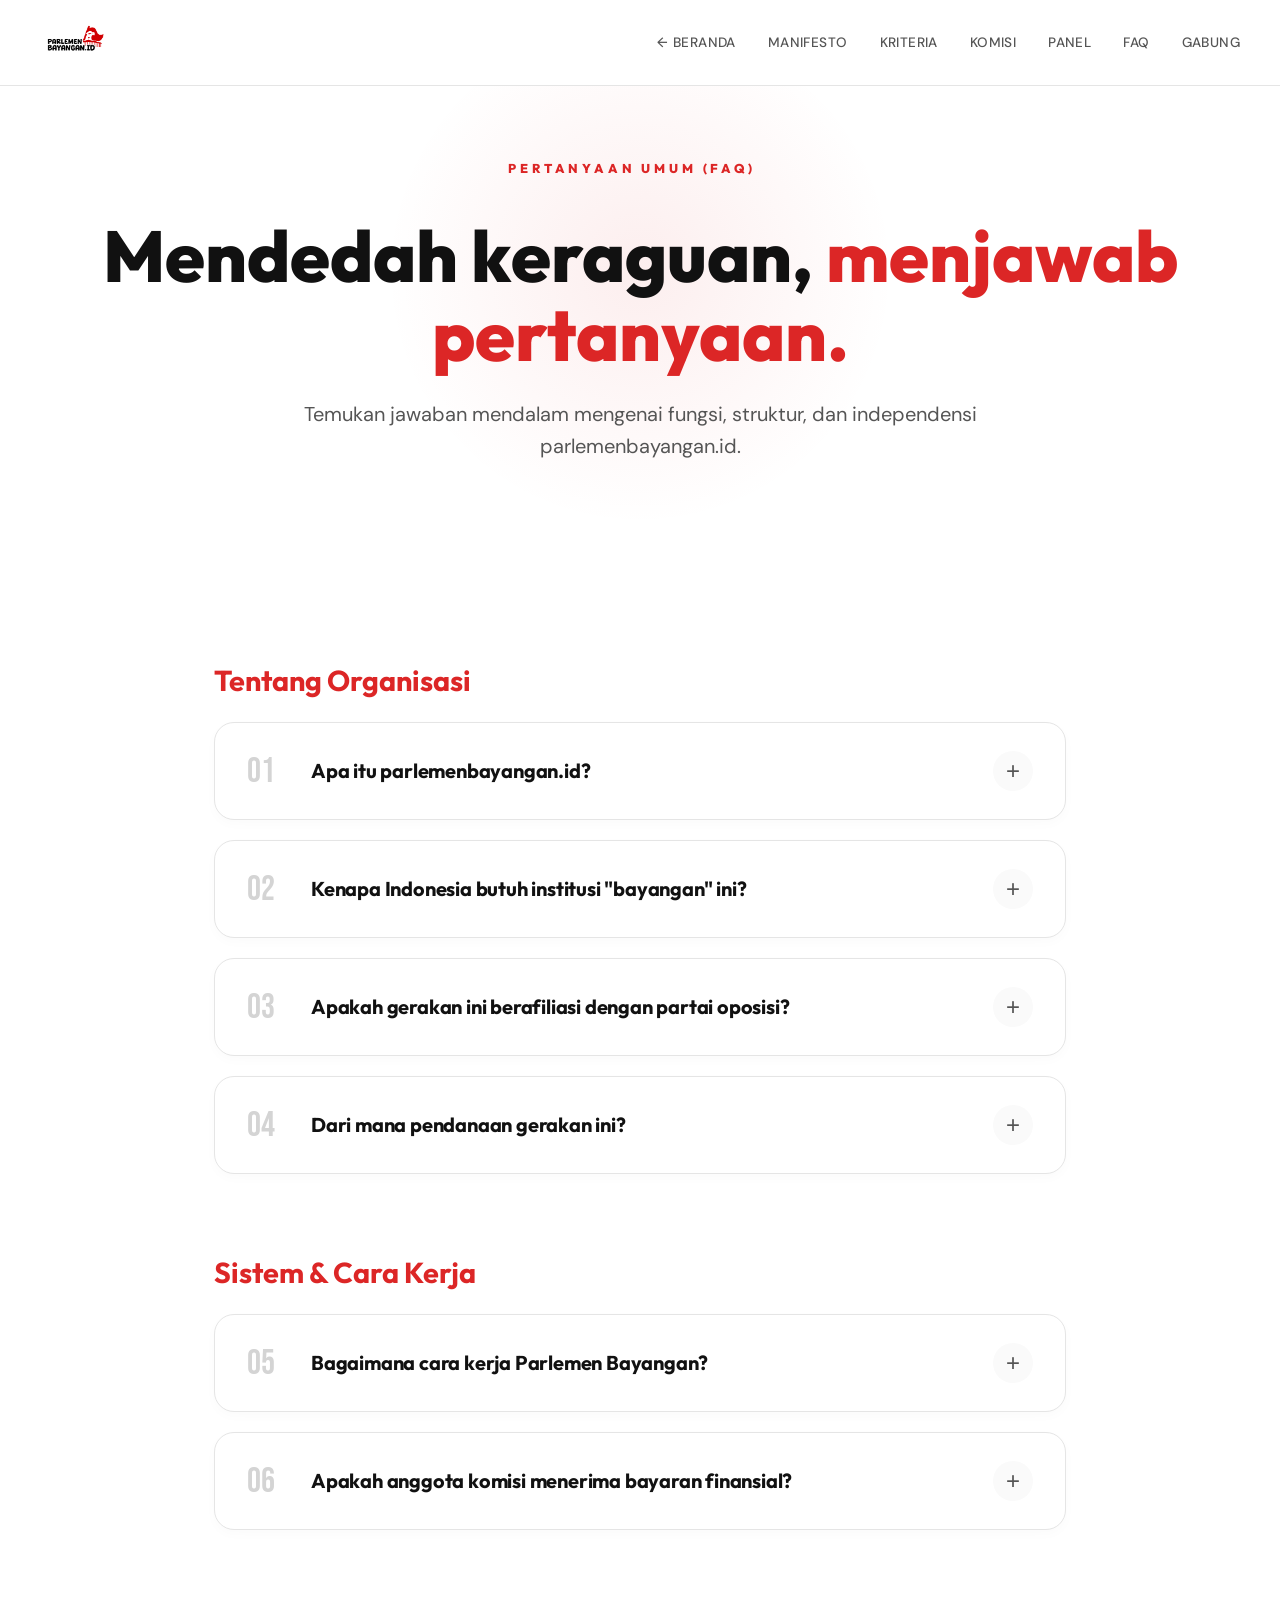
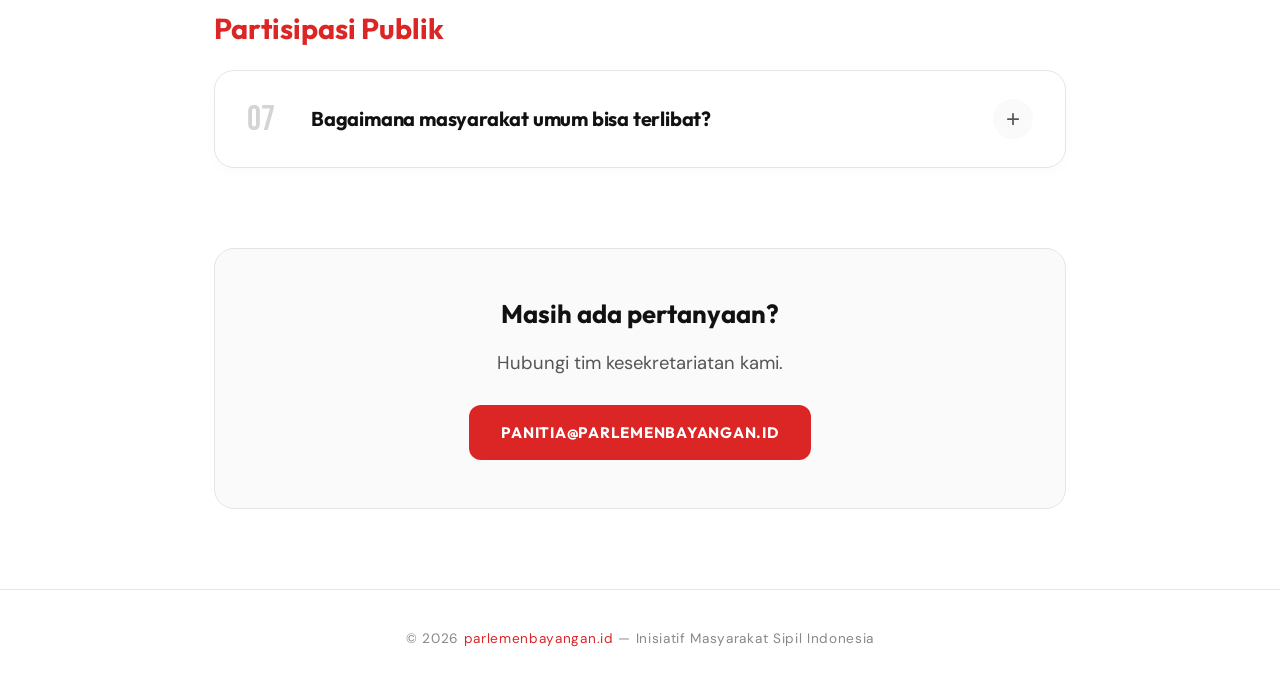
==== faq.html @ d72af992 "feat: expand project structure with new dedicated pages and supporting automation scripts" ====
<!DOCTYPE html>
<html lang="id">

<head>
  <meta charset="UTF-8">
  <meta name="viewport" content="width=device-width, initial-scale=1.0">
  <title>FAQ — parlemenbayangan.id</title>
  <meta name="description"
    content="parlemenbayangan.id — Lembaga independen yang berfungsi mengawasi kabinet bayangan.">
  <meta property="og:description" content="Lembaga independen yang berfungsi mengawasi kabinet bayangan.">
  <link rel="apple-touch-icon" sizes="180x180" href="./assets/favicon/apple-touch-icon.png">
  <link rel="icon" type="image/png" sizes="32x32" href="./assets/favicon/favicon-32x32.png">
  <link rel="icon" type="image/png" sizes="16x16" href="./assets/favicon/favicon-16x16.png">
  <link rel="manifest" href="./assets/favicon/site.webmanifest">
  <link rel="shortcut icon" href="./assets/favicon/favicon.ico">
  <style>
    @import url('https://fonts.googleapis.com/css2?family=Bebas+Neue&family=DM+Sans:ital,wght@0,300;0,400;0,500;0,600;0,700;1,400&family=Outfit:wght@300;400;500;600;700;800;900&display=swap');

    :root {
      --red: #DC2626;
      --red-bright: #EF4444;
      --red-glow: rgba(220, 38, 38, 0.15);
      --red-subtle: rgba(220, 38, 38, 0.06);
      --text-primary: #111111;
      --text-secondary: #555555;
      --text-muted: #888888;
      --bg: #FFFFFF;
      --bg-soft: #FAFAFA;
      --bg-card: #FFFFFF;
      --border: #E5E5E5;
      --border-hover: #D4D4D4;
    }

    * {
      margin: 0;
      padding: 0;
      box-sizing: border-box;
    }

    html {
      scroll-behavior: smooth;
      background: var(--bg);
      color: var(--text-primary);
    }

    body {
      font-family: 'DM Sans', sans-serif;
      background: var(--bg);
      overflow-x: hidden;
      -webkit-font-smoothing: antialiased;
      transition: opacity ease-in 0.2s;
    }

    /* ── NAV ── */
    nav {
      position: fixed;
      top: 0;
      left: 0;
      right: 0;
      z-index: 1000;
      padding: 20px 40px;
      display: flex;
      justify-content: space-between;
      align-items: center;
      backdrop-filter: blur(20px);
      background: rgba(255, 255, 255, 0.85);
      border-bottom: 1px solid var(--border);
      transition: border-bottom-color 0.3s ease;
    }

    .nav-logo {
      display: flex;
      align-items: center;
    }

    .nav-logo img {
      height: 40px;
      width: auto;
    }

    .nav-links {
      display: flex;
      gap: 32px;
      align-items: center;
    }

    .nav-links a {
      color: var(--text-secondary);
      text-decoration: none;
      font-size: 0.85rem;
      font-weight: 500;
      letter-spacing: 0.03em;
      transition: color 0.3s;
      text-transform: uppercase;
    }

    .nav-links a:hover {
      color: var(--red);
    }

    .menu-toggle {
      display: none;
      cursor: pointer;
      background: none;
      border: none;
      color: var(--text-primary);
    }

    .menu-toggle svg {
      width: 24px;
      height: 24px;
    }

    /* ── HERO ── */
    .hero {
      min-height: 100vh;
      display: flex;
      flex-direction: column;
      justify-content: center;
      align-items: center;
      text-align: center;
      padding: 120px 24px 80px;
      position: relative;
      overflow: hidden;
      background: var(--bg);
    }

    .hero::before {
      content: '';
      position: absolute;
      width: 700px;
      height: 700px;
      background: radial-gradient(circle, rgba(220, 38, 38, 0.08) 0%, rgba(220, 38, 38, 0.03) 40%, transparent 70%);
      top: 50%;
      left: 50%;
      transform: translate(-50%, -55%);
      pointer-events: none;
      animation: pulse-glow 5s ease-in-out infinite;
    }

    .hero::after {
      content: '';
      position: absolute;
      bottom: 0;
      left: 0;
      right: 0;
      height: 3px;
      background: linear-gradient(to right, transparent, var(--red), transparent);
      opacity: 0.3;
    }

    @keyframes pulse-glow {

      0%,
      100% {
        opacity: 0.6;
        transform: translate(-50%, -55%) scale(1);
      }

      50% {
        opacity: 1;
        transform: translate(-50%, -55%) scale(1.05);
      }
    }

    .hero-logo-wrap {
      position: relative;
      z-index: 2;
      animation: fadeUp 1s ease-out;
      margin-bottom: 24px;
    }

    .hero-logo-img {
      max-width: 90vw;
      width: 700px;
      height: auto;
    }

    .hero-tagline {
      font-family: 'Outfit', sans-serif;
      font-weight: 400;
      font-size: clamp(1.2rem, 3vw, 1.8rem);
      color: var(--text-secondary);
      letter-spacing: 0.12em;
      text-transform: uppercase;
      position: relative;
      z-index: 2;
      animation: fadeUp 1s ease-out 0.2s both;
      margin-top: 16px;
    }

    .scroll-hint {
      position: absolute;
      bottom: 24px;
      left: 0;
      right: 0;
      display: flex;
      flex-direction: column;
      align-items: center;
      gap: 8px;
      animation: fadeUp 1s ease-out 0.6s both;
      z-index: 2;
    }

    .scroll-hint span {
      font-size: 0.7rem;
      text-transform: uppercase;
      letter-spacing: 0.2em;
      color: var(--text-muted);
    }

    .scroll-line {
      width: 1px;
      height: 40px;
      background: linear-gradient(to bottom, var(--red), transparent);
      animation: scroll-anim 2s ease-in-out infinite;
    }

    @keyframes scroll-anim {

      0%,
      100% {
        opacity: 1;
        transform: scaleY(1);
      }

      50% {
        opacity: 0.3;
        transform: scaleY(0.5);
      }
    }

    /* ── MANIFESTO ── */
    .manifesto {
      padding: 120px 24px;
      max-width: 1200px;
      margin: 0 auto;
      position: relative;
    }

    .section-label {
      font-family: 'Outfit', sans-serif;
      font-weight: 800;
      font-size: 0.8rem;
      letter-spacing: 0.3em;
      text-transform: uppercase;
      color: var(--red);
      margin-bottom: 40px;
      display: flex;
      align-items: center;
      gap: 16px;
    }

    .section-label::after {
      content: '';
      flex: 1;
      height: 1px;
      background: linear-gradient(to right, var(--red-bright), transparent);
    }

    .manifesto h2,
    .cta-section h2,
    .panel-section h2,
    .faq-section h2,
    .register-section h2 {
      font-family: 'Outfit', sans-serif;
      font-weight: 800;
      font-size: clamp(2.2rem, 5vw, 3.8rem);
      line-height: 1.15;
      margin-bottom: 48px;
      letter-spacing: -0.03em;
      color: var(--text-primary);
    }

    .manifesto h2 .highlight,
    .cta-section h2 .highlight,
    .panel-section h2 .highlight,
    .faq-section h2 .highlight {
      color: var(--red);
      position: relative;
    }

    .manifesto-text {
      display: flex;
      flex-direction: column;
      gap: 28px;
    }

    .manifesto-text p {
      font-size: 1.15rem;
      line-height: 1.9;
      color: var(--text-secondary);
      font-weight: 400;
    }

    .manifesto-text p strong {
      color: var(--text-primary);
      font-weight: 600;
    }

    .manifesto-text p em {
      color: var(--red);
      font-style: italic;
    }

    .divider {
      max-width: 820px;
      margin: 0 auto;
      height: 1px;
      background: linear-gradient(to right, transparent, var(--border), transparent);
    }

    /* ── CTA / KRITERIA SECTION ── */
    .cta-section {
      padding: 120px 24px;
      max-width: 1200px;
      /* Diperlebar untuk menampung 3 kolom */
      margin: 0 auto;
    }

    .cta-section h2 {
      margin-bottom: 24px;
    }

    .cta-intro {
      font-size: 1.15rem;
      line-height: 1.9;
      color: var(--text-secondary);
      margin-bottom: 64px;
      max-width: 900px;
    }

    .criteria-grid {
      display: grid;
      grid-template-columns: repeat(3, 1fr);
      gap: 28px;
    }

    /* Span kartu ke-7 menjadi anchor card di bagian bawah */
    @media (min-width: 1024px) {
      .criteria-card-premium:nth-child(7) {
        grid-column: 1 / -1;
        display: flex;
        align-items: center;
        gap: 40px;
        padding: 48px 64px;
      }

      .criteria-card-premium:nth-child(7) .icon-box {
        margin-bottom: 0;
        width: 80px;
        height: 80px;
        font-size: 2.5rem;
        flex-shrink: 0;
      }

      .criteria-card-premium:nth-child(7) .card-text-content {
        flex: 1;
      }

      .criteria-card-premium:nth-child(7) h3 {
        font-size: 2rem;
        margin-bottom: 12px;
      }

      .criteria-card-premium:nth-child(7) p {
        font-size: 1.2rem;
      }

      .criteria-card-premium:nth-child(7) .card-bg-number {
        font-size: 18rem;
        right: 50px;
        bottom: -60px;
      }
    }

    @media (max-width: 1023px) {
      .criteria-grid {
        grid-template-columns: repeat(2, 1fr);
      }

      .criteria-card-premium:nth-child(7) {
        grid-column: 1 / -1;
      }
    }

    @media (max-width: 768px) {
      .criteria-grid {
        grid-template-columns: 1fr;
      }
    }

    .criteria-card-premium {
      position: relative;
      background: linear-gradient(145deg, #0f0f0f, #050505);
      border-radius: 24px;
      padding: 40px 32px;
      overflow: hidden;
      transition: all 0.5s cubic-bezier(0.23, 1, 0.32, 1);
      z-index: 1;
      display: flex;
      flex-direction: column;
      height: 100%;
      border: 1px solid rgba(255, 255, 255, 0.06);
      box-shadow: inset 0 0 0 1px rgba(255, 255, 255, 0.02), 0 10px 30px rgba(0, 0, 0, 0.1);
    }

    /* Overlay Grid Taktis */
    .criteria-card-premium::after {
      content: '';
      position: absolute;
      inset: 0;
      background-image:
        linear-gradient(rgba(255, 255, 255, 0.03) 1px, transparent 1px),
        linear-gradient(90deg, rgba(255, 255, 255, 0.03) 1px, transparent 1px);
      background-size: 24px 24px;
      opacity: 0;
      transition: opacity 0.5s ease;
      z-index: -1;
    }

    /* Pendaran Merah dari Sudut */
    .criteria-card-premium::before {
      content: '';
      position: absolute;
      inset: 0;
      background: radial-gradient(circle at top right, rgba(220, 38, 38, 0.2) 0%, transparent 60%);
      opacity: 0;
      transition: opacity 0.5s ease;
      z-index: -1;
    }

    .criteria-card-premium:hover::before,
    .criteria-card-premium:hover::after {
      opacity: 1;
    }

    .criteria-card-premium:hover {
      transform: translateY(-8px) scale(1.02);
      border-color: rgba(220, 38, 38, 0.4);
      box-shadow: 0 24px 48px rgba(0, 0, 0, 0.3), 0 0 40px rgba(220, 38, 38, 0.15);
    }

    /* Hollow Neon Number (Outline Tembus Pandang) */
    .card-bg-number {
      position: absolute;
      bottom: -24px;
      right: -16px;
      font-family: 'Bebas Neue', sans-serif;
      font-size: 9rem;
      color: transparent;
      -webkit-text-stroke: 1px rgba(255, 255, 255, 0.06);
      line-height: 1;
      z-index: -1;
      transition: all 0.6s cubic-bezier(0.23, 1, 0.32, 1);
      pointer-events: none;
    }

    .criteria-card-premium:hover .card-bg-number {
      -webkit-text-stroke: 2px rgba(220, 38, 38, 0.2);
      color: rgba(220, 38, 38, 0.04);
      transform: scale(1.1) translate(-10px, -10px);
    }

    /* Glassmorphism Icon Box */
    .icon-box {
      width: 64px;
      height: 64px;
      border-radius: 16px;
      background: linear-gradient(135deg, rgba(255, 255, 255, 0.08), rgba(255, 255, 255, 0.01));
      backdrop-filter: blur(8px);
      border: 1px solid rgba(255, 255, 255, 0.1);
      display: flex;
      align-items: center;
      justify-content: center;
      font-size: 1.8rem;
      margin-bottom: 24px;
      position: relative;
      transition: all 0.5s cubic-bezier(0.23, 1, 0.32, 1);
    }

    .criteria-card-premium:hover .icon-box {
      background: var(--red);
      border-color: var(--red-bright);
      box-shadow: 0 10px 24px rgba(220, 38, 38, 0.5), inset 0 0 12px rgba(255, 255, 255, 0.3);
      transform: scale(1.15) rotate(-8deg);
    }

    .card-text-content {
      flex: 1;
      display: flex;
      flex-direction: column;
    }

    .criteria-card-premium h3 {
      font-family: 'Outfit', sans-serif;
      font-weight: 800;
      font-size: 1.4rem;
      color: #FFFFFF;
      margin-bottom: 12px;
      letter-spacing: 0.02em;
      transition: color 0.3s;
    }

    .criteria-card-premium:hover h3 {
      color: var(--red-bright);
    }

    .criteria-card-premium p {
      color: #A0A0A0;
      font-size: 1.05rem;
      line-height: 1.7;
      font-weight: 300;
      margin: 0;
    }

    /* Garis Pendar Menyamping (Side Glow) */
    .card-hover-border {
      position: absolute;
      top: 0;
      left: 0;
      bottom: 0;
      width: 4px;
      background: linear-gradient(180deg, var(--red-bright), var(--red), transparent);
      transform: scaleY(0);
      transform-origin: top;
      transition: transform 0.5s cubic-bezier(0.23, 1, 0.32, 1);
    }

    .criteria-card-premium:hover .card-hover-border {
      transform: scaleY(1);
    }

    /* ── REDESIGNED KOMISI (FORMASI) SECTION ── */
    .formasi-section {
      padding: 140px 24px;
      max-width: 1200px;
      /* Expanded for Bento Layout */
      margin: 0 auto;
    }

    .formasi-header-wrap {
      max-width: 820px;
      margin: 0 auto 64px auto;
      text-align: center;
      display: flex;
      flex-direction: column;
      align-items: center;
    }

    .formasi-header-wrap .section-label {
      justify-content: center;
      width: 100%;
    }

    .formasi-header-wrap .section-label::before {
      content: '';
      flex: 1;
      max-width: 80px;
      height: 1px;
      background: linear-gradient(to left, var(--red-bright), transparent);
    }

    .formasi-header-wrap .section-label::after {
      content: '';
      flex: 1;
      max-width: 80px;
      height: 1px;
      background: linear-gradient(to right, var(--red-bright), transparent);
    }

    .formasi-header-wrap h2 {
      font-family: 'Outfit', sans-serif;
      font-weight: 800;
      font-size: clamp(2.2rem, 5vw, 3.8rem);
      line-height: 1.15;
      margin-bottom: 24px;
      letter-spacing: -0.03em;
      color: var(--text-primary);
    }

    .formasi-header-wrap h2 .highlight {
      color: var(--red);
    }

    .formasi-intro {
      font-size: 1.15rem;
      line-height: 1.9;
      color: var(--text-secondary);
    }

    /* Modern Bento Grid Layout */
    .formasi-grid {
      display: grid;
      grid-template-columns: repeat(2, 1fr);
      gap: 32px;
    }

    /* Span the last card (Komisi V) to anchor the bottom elegantly */
    .formasi-grid>.formasi-card:nth-child(5) {
      grid-column: 1 / -1;
    }

    .formasi-card {
      background: #FFFFFF;
      border: 1px solid rgba(0, 0, 0, 0.06);
      border-radius: 24px;
      padding: 48px 40px;
      display: flex;
      flex-direction: column;
      position: relative;
      overflow: hidden;
      box-shadow: 0 10px 30px rgba(0, 0, 0, 0.02);
      transition: all 0.5s cubic-bezier(0.16, 1, 0.3, 1);
      z-index: 1;
    }

    /* Radar Sweep Surveillance Animation on Hover */
    .formasi-card::after {
      content: '';
      position: absolute;
      top: 0;
      left: 0;
      right: 0;
      height: 150%;
      background: linear-gradient(to bottom, transparent, rgba(220, 38, 38, 0.05), transparent);
      transform: translateY(-100%);
      pointer-events: none;
      z-index: 2;
    }

    .formasi-card:hover {
      transform: translateY(-8px);
      border-color: rgba(220, 38, 38, 0.2);
      box-shadow: 0 24px 60px rgba(220, 38, 38, 0.08), 0 8px 24px rgba(0, 0, 0, 0.04);
    }

    .formasi-card:hover::after {
      animation: radarSweep 2s linear infinite;
    }

    @keyframes radarSweep {
      0% {
        transform: translateY(-100%);
      }

      100% {
        transform: translateY(100%);
      }
    }

    /* Giant Watermark Roman Numerals */
    .formasi-num-watermark {
      position: absolute;
      right: -10px;
      bottom: -30px;
      font-family: 'Bebas Neue', sans-serif;
      font-size: 18rem;
      color: var(--text-primary);
      opacity: 0.02;
      line-height: 0.8;
      z-index: -1;
      transition: all 0.7s cubic-bezier(0.16, 1, 0.3, 1);
      pointer-events: none;
    }

    .formasi-card:hover .formasi-num-watermark {
      color: var(--red);
      opacity: 0.06;
      transform: scale(1.05) translate(-10px, -10px);
    }

    .komisi-top-accent {
      width: 48px;
      height: 4px;
      background: linear-gradient(90deg, var(--red), var(--red-bright));
      border-radius: 2px;
      margin-bottom: 24px;
      transition: width 0.5s cubic-bezier(0.16, 1, 0.3, 1);
    }

    .formasi-card:hover .komisi-top-accent {
      width: 120px;
    }

    .komisi-title {
      font-family: 'Outfit', sans-serif;
      font-weight: 800;
      font-size: 1.7rem;
      letter-spacing: -0.02em;
      color: var(--text-primary);
      line-height: 1.25;
      margin-bottom: 40px;
      max-width: 90%;
    }

    .komisi-details-group {
      display: flex;
      flex-direction: column;
      gap: 20px;
      margin-top: auto;
      /* Push details to the bottom */
    }

    /* Sleek Folder-like Detail Boxes */
    .komisi-detail-box {
      background: var(--bg-soft);
      border-left: 3px solid var(--border);
      padding: 18px 24px;
      border-radius: 0 16px 16px 0;
      transition: all 0.4s ease;
    }

    .formasi-card:hover .komisi-detail-box {
      border-left-color: var(--red);
      background: var(--red-subtle);
    }

    .komisi-detail-label {
      font-family: 'Outfit', sans-serif;
      font-size: 0.8rem;
      font-weight: 800;
      color: var(--text-muted);
      text-transform: uppercase;
      letter-spacing: 0.15em;
      margin-bottom: 8px;
      display: flex;
      align-items: center;
      gap: 8px;
      transition: color 0.3s;
    }

    .formasi-card:hover .komisi-detail-label {
      color: var(--red);
    }

    .komisi-detail-text {
      font-size: 1.05rem;
      line-height: 1.7;
      color: var(--text-secondary);
      font-weight: 400;
    }

    .komisi-detail-text strong {
      color: var(--text-primary);
      font-weight: 700;
    }

    /* ── PANEL SELEKSI ── */
    .panel-section {
      padding: 120px 24px;
      max-width: 1200px;
      margin: 0 auto;
    }

    .panel-section h2 {
      margin-bottom: 24px;
    }

    .panel-intro {
      font-size: 1.15rem;
      line-height: 1.9;
      color: var(--text-secondary);
      margin-bottom: 64px;
      max-width: 900px;
    }

    .panel-grid {
      display: grid;
      grid-template-columns: repeat(auto-fit, minmax(320px, 1fr));
      gap: 24px;
    }

    .panel-card {
      background: #0A0A0A;
      border: 1px solid #222;
      border-radius: 20px;
      padding: 40px 32px;
      display: flex;
      flex-direction: column;
      align-items: center;
      text-align: center;
      gap: 20px;
      position: relative;
      overflow: hidden;
      transition: all 0.4s cubic-bezier(0.16, 1, 0.3, 1);
    }

    .panel-card::before {
      content: '';
      position: absolute;
      top: 0;
      left: 0;
      right: 0;
      bottom: 0;
      background: radial-gradient(circle at top, rgba(220, 38, 38, 0.1), transparent 60%);
      opacity: 0;
      transition: opacity 0.5s;
      pointer-events: none;
    }

    .panel-card:hover {
      border-color: var(--red);
      transform: translateY(-8px);
      box-shadow: 0 20px 60px rgba(220, 38, 38, 0.15);
    }

    .panel-card:hover::before {
      opacity: 1;
    }

    .panel-photo {
      width: 140px;
      height: 140px;
      border-radius: 50%;
      object-fit: cover;
      border: 3px solid #222;
      transition: border-color 0.4s, transform 0.5s;
      position: relative;
      z-index: 2;
    }

    .panel-card:hover .panel-photo {
      border-color: var(--red);
      transform: scale(1.05);
    }

    .panel-card h3 {
      font-family: 'Outfit', sans-serif;
      font-weight: 700;
      font-size: 1.25rem;
      color: #FFF;
      letter-spacing: -0.01em;
      line-height: 1.3;
      position: relative;
      z-index: 2;
      transition: color 0.3s;
    }

    .panel-card:hover h3 {
      color: var(--red-bright);
    }

    .panel-card .panel-roles {
      display: flex;
      flex-direction: column;
      gap: 8px;
      position: relative;
      z-index: 2;
    }

    .panel-card .panel-role {
      background: rgba(255, 255, 255, 0.03);
      border: 1px solid rgba(255, 255, 255, 0.08);
      border-radius: 100px;
      padding: 6px 16px;
      font-size: 0.85rem;
      line-height: 1.4;
      color: #AAA;
      transition: all 0.3s;
    }

    .panel-card .panel-role:first-child {
      border-color: rgba(220, 38, 38, 0.3);
      color: var(--red-bright);
      background: rgba(220, 38, 38, 0.05);
    }

    /* ── FAQ SECTION ── */
    .faq-section {
      padding: 140px 24px;
      max-width: 1200px;
      margin: 0 auto;
    }

    .faq-section h2 {
      margin-bottom: 48px;
    }

    .faq-list {
      display: flex;
      flex-direction: column;
      gap: 20px;
    }

    .faq-item {
      background: var(--bg-card);
      border: 1px solid var(--border);
      border-radius: 20px;
      overflow: hidden;
      position: relative;
      transition: all 0.4s cubic-bezier(0.16, 1, 0.3, 1);
      box-shadow: 0 4px 12px rgba(0, 0, 0, 0.02);
    }

    .faq-item::before {
      content: '';
      position: absolute;
      left: 0;
      top: 0;
      bottom: 0;
      width: 4px;
      background: transparent;
      transition: background 0.4s;
    }

    .faq-item:hover {
      border-color: var(--border-hover);
      box-shadow: 0 10px 30px rgba(0, 0, 0, 0.06);
    }

    .faq-item.active {
      border-color: var(--red-bright);
      box-shadow: 0 16px 40px rgba(220, 38, 38, 0.08);
      background: #FFFFFF;
    }

    .faq-item.active::before {
      background: var(--red);
    }

    .faq-question {
      width: 100%;
      background: none;
      border: none;
      padding: 28px 32px;
      display: flex;
      align-items: center;
      gap: 24px;
      cursor: pointer;
      text-align: left;
      transition: padding 0.3s;
    }

    .faq-num {
      font-family: 'Bebas Neue', sans-serif;
      font-size: 2.2rem;
      color: var(--border-hover);
      line-height: 1;
      transition: color 0.4s;
      min-width: 40px;
    }

    .faq-item.active .faq-num {
      color: var(--red);
    }

    .faq-text {
      flex: 1;
      font-family: 'Outfit', sans-serif;
      font-weight: 700;
      font-size: 1.25rem;
      color: var(--text-primary);
      letter-spacing: -0.01em;
      line-height: 1.4;
      transition: color 0.3s;
    }

    .faq-question:hover .faq-text {
      color: var(--red);
    }

    .faq-icon {
      flex-shrink: 0;
      width: 40px;
      height: 40px;
      border-radius: 50%;
      background: var(--bg-soft);
      display: flex;
      align-items: center;
      justify-content: center;
      font-size: 1.5rem;
      font-weight: 300;
      color: var(--text-secondary);
      transition: all 0.5s cubic-bezier(0.16, 1, 0.3, 1);
    }

    .faq-item:hover .faq-icon {
      background: var(--border);
    }

    .faq-item.active .faq-icon {
      background: var(--red);
      color: #FFFFFF;
      transform: rotate(135deg);
      /* Turns '+' into 'x' */
    }

    .faq-answer {
      max-height: 0;
      overflow: hidden;
      transition: max-height 0.5s cubic-bezier(0.16, 1, 0.3, 1);
    }

    .faq-answer-inner {
      padding: 0 32px 32px 96px;
      /* Align text with the question title, skipping number */
      font-size: 1.1rem;
      line-height: 1.85;
      color: var(--text-secondary);
    }

    @media (max-width: 768px) {
      .faq-answer-inner {
        padding: 0 24px 24px 24px;
      }

      .faq-question {
        padding: 24px;
        gap: 16px;
      }

      .faq-num {
        font-size: 1.8rem;
        min-width: 30px;
      }

      .faq-text {
        font-size: 1.1rem;
      }
    }

    .faq-answer-inner strong {
      color: var(--text-primary);
      font-weight: 600;
    }

    .faq-answer-inner em {
      color: var(--red);
      font-style: italic;
    }

    .faq-bullets {
      margin: 16px 0;
      padding-left: 0;
      list-style: none;
    }

    .faq-bullets li {
      padding: 6px 0 6px 24px;
      position: relative;
      font-size: 1.05rem;
      line-height: 1.7;
    }

    .faq-bullets li::before {
      content: '';
      position: absolute;
      left: 0;
      top: 15px;
      width: 8px;
      height: 8px;
      border-radius: 50%;
      background: var(--red);
      opacity: 0.8;
    }

    /* ── REGISTRATION & FOOTER ── */
    .register-section {
      padding: 0 24px 120px;
      max-width: 1200px;
      margin: 0 auto;
    }

    .register-section h2 {
      margin-bottom: 16px;
    }

    .register-grid {
      display: grid;
      grid-template-columns: repeat(auto-fit, minmax(320px, 1fr));
      gap: 24px;
    }

    .register-card {
      background: var(--bg-card);
      border: 1px solid var(--border);
      border-radius: 20px;
      padding: 40px 32px;
      display: flex;
      flex-direction: column;
      gap: 20px;
      transition: all 0.4s cubic-bezier(0.16, 1, 0.3, 1);
    }

    .register-card:hover {
      border-color: var(--red-bright);
      box-shadow: 0 20px 60px rgba(220, 38, 38, 0.1), 0 8px 24px rgba(0, 0, 0, 0.06);
    }

    .register-card .card-number {
      font-family: 'Bebas Neue', sans-serif;
      font-size: 3.5rem;
      color: var(--red);
      line-height: 1;
      opacity: 0.4;
    }

    .register-card h3 {
      font-family: 'Outfit', sans-serif;
      font-weight: 700;
      font-size: 1.4rem;
      letter-spacing: -0.01em;
      color: var(--text-primary);
    }

    .register-card p {
      font-size: 1.05rem;
      line-height: 1.7;
      color: var(--text-secondary);
      flex: 1;
    }

    .btn-primary {
      display: inline-flex;
      align-items: center;
      justify-content: center;
      gap: 10px;
      background: var(--red);
      color: #FFFFFF;
      text-decoration: none;
      font-family: 'Outfit', sans-serif;
      font-weight: 700;
      font-size: 0.95rem;
      letter-spacing: 0.05em;
      text-transform: uppercase;
      padding: 18px 32px;
      border-radius: 12px;
      border: none;
      cursor: pointer;
      transition: all 0.3s;
      width: 100%;
    }

    .btn-primary:hover {
      background: var(--red-bright);
      box-shadow: 0 8px 32px var(--red-glow);
      transform: translateY(-2px);
    }

    .btn-outline {
      display: inline-flex;
      align-items: center;
      justify-content: center;
      gap: 10px;
      background: transparent;
      color: var(--text-primary);
      text-decoration: none;
      font-family: 'Outfit', sans-serif;
      font-weight: 600;
      font-size: 0.95rem;
      letter-spacing: 0.05em;
      text-transform: uppercase;
      padding: 18px 32px;
      border-radius: 12px;
      border: 1px solid var(--border);
      cursor: pointer;
      transition: all 0.3s;
      width: 100%;
    }

    .btn-outline:hover {
      border-color: var(--red);
      color: var(--red);
      transform: translateY(-2px);
    }

    .closing {
      padding: 100px 24px;
      text-align: center;
      position: relative;
      overflow: hidden;
      background: var(--bg-soft);
    }

    .closing::before {
      content: '';
      position: absolute;
      inset: 0;
      background: radial-gradient(ellipse at center, rgba(220, 38, 38, 0.04) 0%, transparent 70%);
      pointer-events: none;
    }

    .closing p {
      font-family: 'Outfit', sans-serif;
      font-weight: 700;
      font-size: clamp(1.6rem, 4vw, 2.4rem);
      line-height: 1.4;
      max-width: 700px;
      margin: 0 auto;
      letter-spacing: -0.02em;
      position: relative;
      z-index: 2;
      color: var(--text-primary);
    }

    .closing p span {
      color: var(--red);
    }

    footer {
      padding: 40px 24px;
      text-align: center;
      border-top: 1px solid var(--border);
    }

    footer p {
      font-size: 0.85rem;
      color: var(--text-muted);
      letter-spacing: 0.05em;
    }

    footer a {
      color: var(--red);
      text-decoration: none;
    }

    /* ── ANIMATIONS & RESPONSIVE ── */
    @keyframes fadeUp {
      from {
        opacity: 0;
        transform: translateY(30px);
      }

      to {
        opacity: 1;
        transform: translateY(0);
      }
    }

    .reveal {
      opacity: 0;
      transform: translateY(40px);
      transition: all 0.8s cubic-bezier(0.16, 1, 0.3, 1);
    }

    .reveal.visible {
      opacity: 1;
      transform: translateY(0);
    }

    @media (max-width: 900px) {
      .formasi-grid {
        grid-template-columns: 1fr;
      }

      .formasi-card {
        padding: 40px 24px;
      }

      .komisi-title {
        font-size: 1.5rem;
      }

      .formasi-num-watermark {
        font-size: 14rem;
        right: -10px;
        bottom: -20px;
      }
    }

    @media (max-width: 768px) {
      nav {
        padding: 16px 20px;
        flex-wrap: wrap;
      }

      .menu-toggle {
        display: block;
      }

      .nav-links {
        display: none;
        width: 100%;
        flex-direction: column;
        align-items: flex-start;
        padding-top: 16px;
        gap: 16px;
      }

      .nav-links.active {
        display: flex;
      }

      .hero {
        padding: 100px 20px 60px;
      }

      .manifesto,
      .cta-section,
      .formasi-section,
      .register-section,
      .faq-section,
      .panel-section {
        padding-left: 20px;
        padding-right: 20px;
      }

      .criteria-grid,
      .register-grid,
      .panel-grid {
        grid-template-columns: 1fr;
      }
    }
  
    /* --- NEW PAGES EXTRA STYLES --- */
    .page-hero {
      min-height: 60vh;
      display: flex;
      flex-direction: column;
      justify-content: center;
      align-items: center;
      text-align: center;
      padding: 160px 24px 80px;
      position: relative;
      background: var(--bg);
    }
    .page-hero::before {
      content: '';
      position: absolute;
      width: 600px;
      height: 600px;
      background: radial-gradient(circle, rgba(220, 38, 38, 0.08) 0%, transparent 60%);
      top: 50%;
      left: 50%;
      transform: translate(-50%, -50%);
      pointer-events: none;
    }
    .page-hero h1 {
      font-family: 'Outfit', sans-serif;
      font-weight: 800;
      font-size: clamp(3rem, 6vw, 4.5rem);
      line-height: 1.1;
      margin-bottom: 24px;
      color: var(--text-primary);
      position: relative;
      z-index: 2;
    }
    .page-hero h1 .highlight { color: var(--red); }
    .page-hero p {
      font-size: 1.25rem;
      color: var(--text-secondary);
      max-width: 700px;
      line-height: 1.6;
      position: relative;
      z-index: 2;
    }
    
    .content-section {
      padding: 80px 24px;
      max-width: 1000px;
      margin: 0 auto;
    }
    .content-section h2 {
      font-family: 'Outfit', sans-serif;
      font-weight: 700;
      font-size: 2.2rem;
      margin-bottom: 32px;
      color: var(--text-primary);
    }
    .editorial-text {
      font-size: 1.15rem;
      line-height: 1.9;
      color: var(--text-secondary);
    }
    .editorial-text p { margin-bottom: 24px; }
    
    /* Timeline */
    .timeline {
      position: relative;
      max-width: 800px;
      margin: 60px auto;
      padding: 20px 0;
    }
    .timeline::before {
      content: '';
      position: absolute;
      width: 4px;
      background: var(--border);
      top: 0;
      bottom: 0;
      left: 50%;
      margin-left: -2px;
    }
    .timeline-item {
      padding: 20px 40px;
      position: relative;
      width: 50%;
    }
    .timeline-item:nth-child(odd) { left: 0; text-align: right; }
    .timeline-item:nth-child(even) { left: 50%; }
    .timeline-item::after {
      content: '';
      position: absolute;
      width: 20px;
      height: 20px;
      background: var(--bg);
      border: 4px solid var(--red);
      border-radius: 50%;
      top: 24px;
    }
    .timeline-item:nth-child(odd)::after { right: -10px; }
    .timeline-item:nth-child(even)::after { left: -10px; }
    .timeline-content h3 { font-family: 'Outfit', sans-serif; font-size: 1.4rem; margin-bottom: 8px; color: var(--text-primary); }
    .timeline-content p { font-size: 1rem; color: var(--text-secondary); line-height: 1.6; }
    
    @media (max-width: 768px) {
      .timeline::before { left: 20px; }
      .timeline-item { width: 100%; padding-left: 60px; padding-right: 20px; text-align: left !important; left: 0 !important; }
      .timeline-item::after { left: 10px !important; right: auto !important; }
    }
    
    .light-card {
      background: var(--bg-card);
      border: 1px solid var(--border);
      border-radius: 20px;
      padding: 40px;
      box-shadow: 0 10px 30px rgba(0,0,0,0.02);
      transition: all 0.3s;
    }
    .light-card:hover { border-color: var(--red); box-shadow: 0 15px 40px rgba(220,38,38,0.08); transform: translateY(-5px); }
    
    .grid-2 { display: grid; grid-template-columns: 1fr 1fr; gap: 32px; }
    .grid-3 { display: grid; grid-template-columns: repeat(auto-fit, minmax(280px, 1fr)); gap: 32px; }
    
    @media (max-width: 768px) {
      .grid-2, .grid-3 { grid-template-columns: 1fr; }
    }

</style>
</head>
<body>
<nav id="navbar">
    <div class="nav-logo">
      <a href="#"><img src="./assets/logo/logo-screen-transparent.png" alt="parlemenbayangan.id"></a>
    </div>
    <button class="menu-toggle" aria-label="Toggle Menu">
      <svg viewBox="0 0 24 24" fill="none" stroke="currentColor" stroke-width="2" stroke-linecap="round"
        stroke-linejoin="round">
        <line x1="3" y1="12" x2="21" y2="12"></line>
        <line x1="3" y1="6" x2="21" y2="6"></line>
        <line x1="3" y1="18" x2="21" y2="18"></line>
      </svg>
    </button>
    <div class="nav-links">
      <a href="./index.html">← Beranda</a>
      <a href="./manifesto.html">Manifesto</a>
      <a href="./kriteria.html">Kriteria</a>
      <a href="./komisi.html">Komisi</a>
      <a href="./panel.html">Panel</a>
      <a href="./faq.html">FAQ</a>
      <a href="./gabung.html">Gabung</a>
    </div>
  </nav>

  <section class="page-hero">
    <div class="section-label reveal">Pertanyaan Umum (FAQ)</div>
    <h1 class="reveal">Mendedah keraguan, <span class="highlight">menjawab pertanyaan.</span></h1>
    <p class="reveal">Temukan jawaban mendalam mengenai fungsi, struktur, dan independensi parlemenbayangan.id.</p>
  </section>
  
  <section class="content-section" style="max-width: 900px;">
    <!-- Kategori 1 -->
    <h3 class="reveal" style="font-family: 'Outfit'; font-size: 1.8rem; margin-bottom: 24px; margin-top: 40px; color: var(--red);">Tentang Organisasi</h3>
    <div class="faq-list">
      <!-- Reuse exact same structure as homepage FAQ for styling -->
      <div class="faq-item reveal">
        <button class="faq-question" onclick="toggleFaq(this)">
          <span class="faq-num">01</span>
          <span class="faq-text">Apa itu parlemenbayangan.id?</span>
          <span class="faq-icon">+</span>
        </button>
        <div class="faq-answer">
          <div class="faq-answer-inner">
            Sebuah platform independen masyarakat sipil yang berfungsi khusus untuk mengawasi <em>Kabinet Bayangan</em>. Kami hadir untuk membedah, menguji, dan memastikan kualitas dari setiap alternatif kebijakan publik yang ditawarkan. Platform ini berfungsi sebagai wadah kolaborasi lintas elemen: akademisi, aktivis, teknokrat, jurnalis, hingga organisasi masyarakat.
          </div>
        </div>
      </div>
      
      <div class="faq-item reveal">
        <button class="faq-question" onclick="toggleFaq(this)">
          <span class="faq-num">02</span>
          <span class="faq-text">Kenapa Indonesia butuh institusi "bayangan" ini?</span>
          <span class="faq-icon">+</span>
        </button>
        <div class="faq-answer">
          <div class="faq-answer-inner">
            Fungsi pengawasan parlemen formal seringkali tumpul akibat dominasi koalisi mayoritas. Ketika sistem <em>checks and balances</em> lumpuh dan gedung wakil rakyat sekadar menjadi stempel karet, masyarakat sipil harus mengambil inisiatif untuk mengisi kekosongan ruang deliberasi tersebut demi merawat nalar publik.
          </div>
        </div>
      </div>
      
      <div class="faq-item reveal">
        <button class="faq-question" onclick="toggleFaq(this)">
          <span class="faq-num">03</span>
          <span class="faq-text">Apakah gerakan ini berafiliasi dengan partai oposisi?</span>
          <span class="faq-icon">+</span>
        </button>
        <div class="faq-answer">
          <div class="faq-answer-inner">
            <strong>Sama sekali tidak.</strong> Independensi adalah ruh dari gerakan ini. Parlemen Bayangan tidak terafiliasi, tidak didanai, dan tidak bekerja untuk partai politik mana pun. Kami berpihak 100% pada akal sehat konstitusi dan kepentingan masyarakat luas.
          </div>
        </div>
      </div>
      
      <div class="faq-item reveal">
        <button class="faq-question" onclick="toggleFaq(this)">
          <span class="faq-num">04</span>
          <span class="faq-text">Dari mana pendanaan gerakan ini?</span>
          <span class="faq-icon">+</span>
        </button>
        <div class="faq-answer">
          <div class="faq-answer-inner">
            Gerakan ini diinisiasi secara <em>crowdsourced</em> dan partisipatif oleh jaringan masyarakat sipil. Operasional ditopang melalui kerja-kerja kerelawanan pro-bono (tanpa bayaran). Jika di masa depan diperlukan penggalangan dana publik (crowdfunding), laporannya akan diaudit dan dipublikasikan secara transparan. Kami tidak menerima dana dari partai politik, korporasi penyumbang emisi/oligarki, atau lembaga asing dengan agenda politis.
          </div>
        </div>
      </div>
    </div>
    
    <!-- Kategori 2 -->
    <h3 class="reveal" style="font-family: 'Outfit'; font-size: 1.8rem; margin-bottom: 24px; margin-top: 80px; color: var(--red);">Sistem & Cara Kerja</h3>
    <div class="faq-list">
      <div class="faq-item reveal">
        <button class="faq-question" onclick="toggleFaq(this)">
          <span class="faq-num">05</span>
          <span class="faq-text">Bagaimana cara kerja Parlemen Bayangan?</span>
          <span class="faq-icon">+</span>
        </button>
        <div class="faq-answer">
          <div class="faq-answer-inner">
            Berbeda dengan LSM yang fokus pada isu tunggal, kami mengadopsi struktur komisi. Kami akan:
            <ul class="faq-bullets">
              <li>Menyelenggarakan <em>Shadow Hearing</em> (Sidang Terbuka Rakyat) yang mengundang pakar dan warga terdampak.</li>
              <li>Membedah kelemahan RUU/Kebijakan dan merilis Kertas Kebijakan Alternatif (<em>Policy Paper</em>).</li>
              <li>Mengaudit janji kampanye dan mengawasi langsung gagasan-gagasan yang ditawarkan oleh Kabinet Bayangan.</li>
            </ul>
          </div>
        </div>
      </div>
      
      <div class="faq-item reveal">
        <button class="faq-question" onclick="toggleFaq(this)">
          <span class="faq-num">06</span>
          <span class="faq-text">Apakah anggota komisi menerima bayaran finansial?</span>
          <span class="faq-icon">+</span>
        </button>
        <div class="faq-answer">
          <div class="faq-answer-inner">
            <strong>Tidak ada insentif finansial.</strong> Seluruh posisi di Parlemen Bayangan bersifat <em>pro bono</em> (sukarela). Anggotanya adalah para profesional dengan karir utamanya masing-masing. Di situlah letak kekuatan gerakan ini: independen, tidak terikat transaksi, dan tidak bisa dibeli.
          </div>
        </div>
      </div>
    </div>
    
    <!-- Kategori 3 -->
    <h3 class="reveal" style="font-family: 'Outfit'; font-size: 1.8rem; margin-bottom: 24px; margin-top: 80px; color: var(--red);">Partisipasi Publik</h3>
    <div class="faq-list">
      <div class="faq-item reveal">
        <button class="faq-question" onclick="toggleFaq(this)">
          <span class="faq-num">07</span>
          <span class="faq-text">Bagaimana masyarakat umum bisa terlibat?</span>
          <span class="faq-icon">+</span>
        </button>
        <div class="faq-answer">
          <div class="faq-answer-inner">
            Suara Anda adalah amunisi kami. Anda bisa berpartisipasi dengan: memberikan rekomendasi tokoh kredibel untuk masuk ke dalam komisi, mengirimkan data kejanggalan kebijakan di lapangan, atau ikut berdebat secara konstruktif dalam sesi <em>Shadow Hearing</em> publik kami. Kunjungi halaman <a href="./gabung.html">Gabung</a> untuk detail lebih lanjut.
          </div>
        </div>
      </div>
    </div>
    
    <div class="reveal" style="margin-top: 80px; text-align: center; background: var(--bg-soft); padding: 48px; border-radius: 20px; border: 1px solid var(--border);">
      <h3 style="font-family: 'Outfit'; font-size: 1.6rem; margin-bottom: 16px;">Masih ada pertanyaan?</h3>
      <p class="editorial-text" style="margin-bottom: 24px;">Hubungi tim kesekretariatan kami.</p>
      <a href="mailto:panitia@parlemenbayangan.id" class="btn-primary" style="width: auto;">panitia@parlemenbayangan.id</a>
    </div>
  </section>

<footer>
    <p>© 2026 <a href="#">parlemenbayangan.id</a> — Inisiatif Masyarakat Sipil Indonesia</p>
  </footer>

  
<!-- SCRIPTS -->
  <script>
    // Scroll reveal logic
    const observer = new IntersectionObserver((entries) => {
      entries.forEach((entry, i) => {
        if (entry.isIntersecting) {
          setTimeout(() => {
            entry.target.classList.add('visible');
          }, i * 80);
          observer.unobserve(entry.target);
        }
      });
    }, { threshold: 0.15, rootMargin: '0px 0px -40px 0px' });

    document.querySelectorAll('.reveal').forEach(el => observer.observe(el));

    // Nav style on scroll
    const nav = document.getElementById('navbar');
    window.addEventListener('scroll', () => {
      nav.style.borderBottomColor = window.scrollY > 50 ? 'rgba(220,38,38,0.12)' : 'var(--border)';
    });

    // FAQ accordion logic
    function toggleFaq(btn) {
      const item = btn.parentElement;
      const answer = item.querySelector('.faq-answer');
      const isActive = item.classList.contains('active');

      document.querySelectorAll('.faq-item.active').forEach(el => {
        el.classList.remove('active');
        el.querySelector('.faq-answer').style.maxHeight = '0';
      });

      if (!isActive) {
        item.classList.add('active');
        answer.style.maxHeight = answer.scrollHeight + 'px';
      }
    }

    // Mobile menu logic
    const menuToggle = document.querySelector('.menu-toggle');
    const navLinks = document.querySelector('.nav-links');
    if (menuToggle && navLinks) {
      menuToggle.addEventListener('click', () => {
        navLinks.classList.toggle('active');
      });
      navLinks.querySelectorAll('a').forEach(link => {
        link.addEventListener('click', () => {
          navLinks.classList.remove('active');
        });
      });
    }

  </script>
</body>

</html>
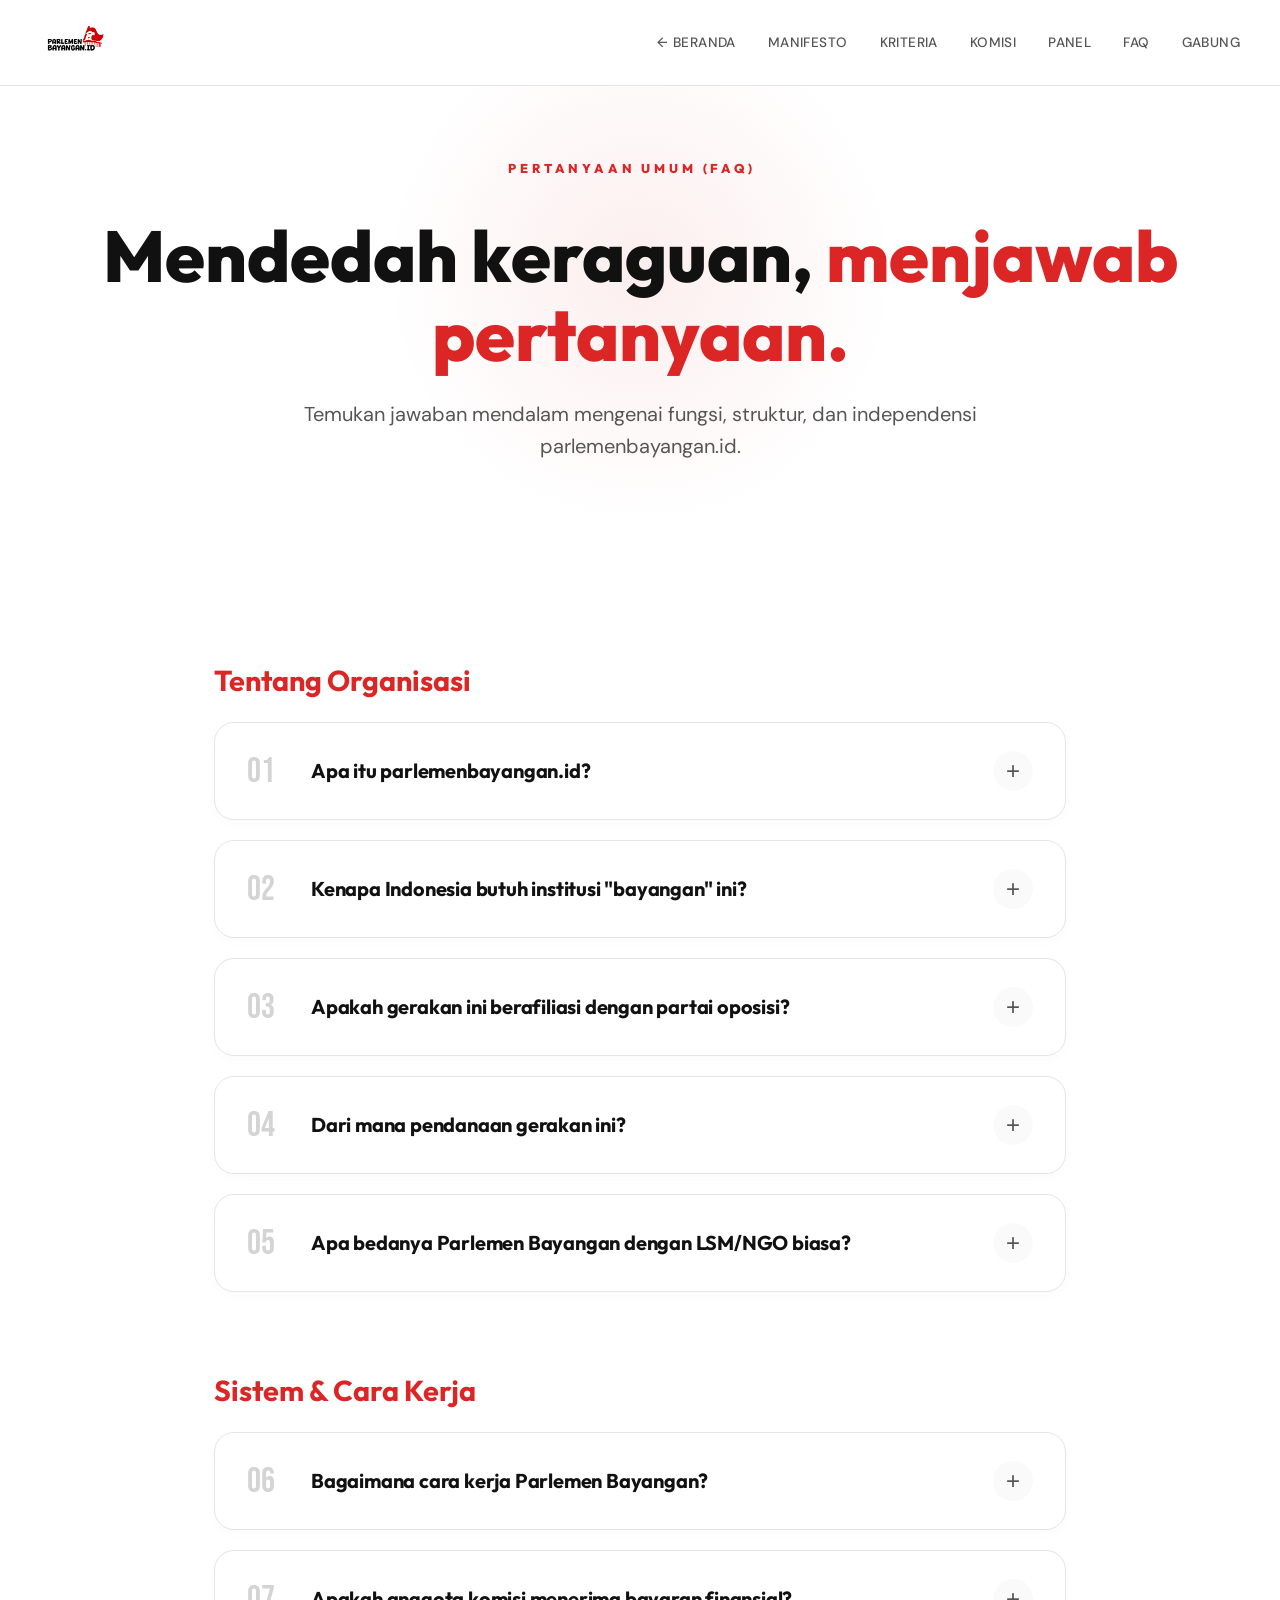
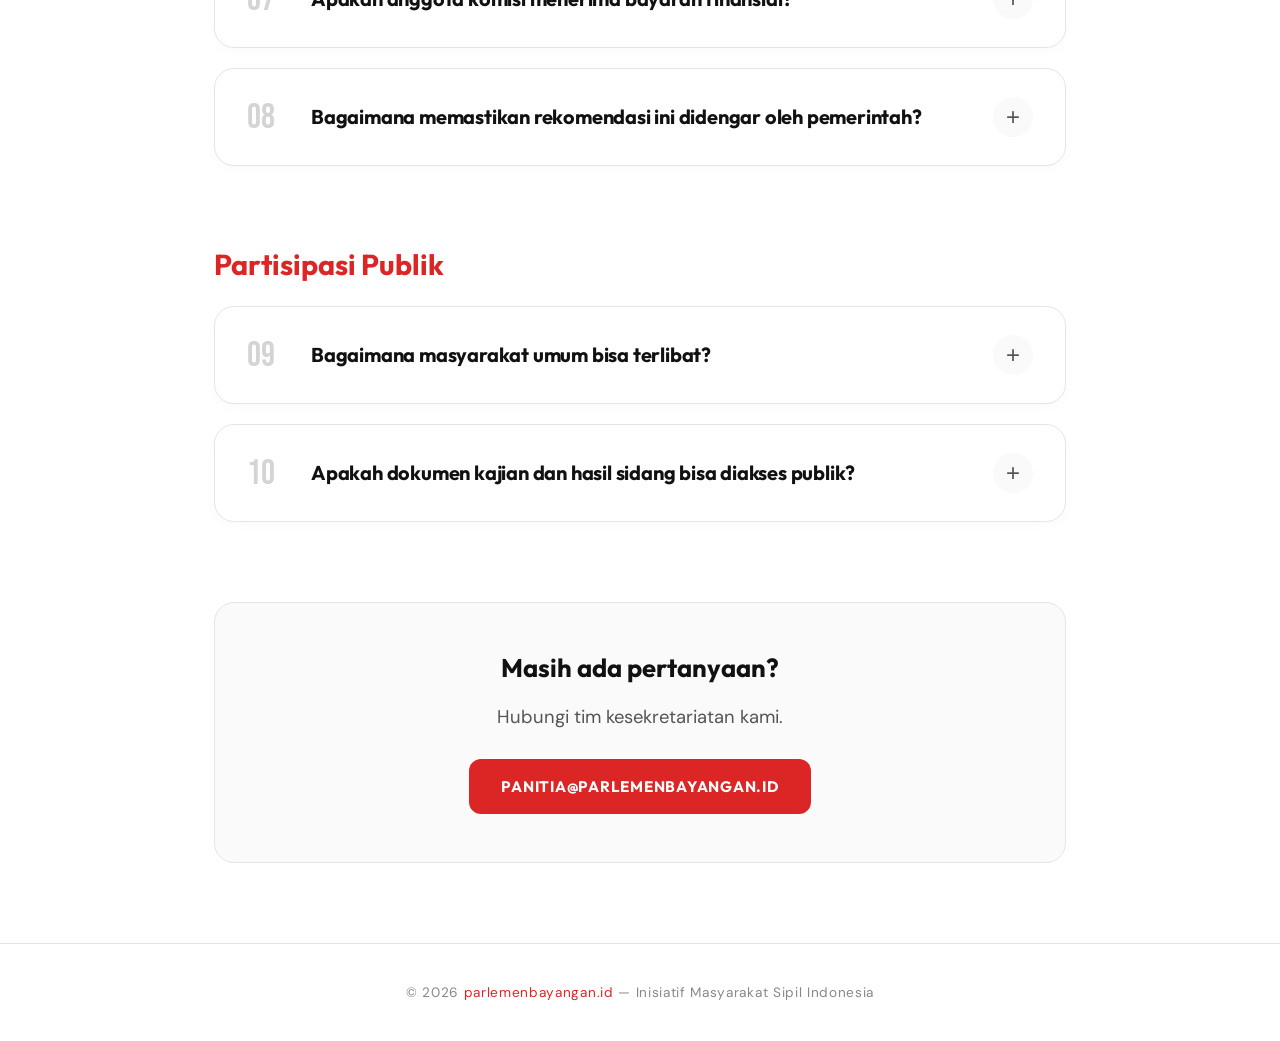
==== commit c6d36486: "feat: add three new FAQ entries and re-index existing list items" ====
--- a/faq.html
+++ b/faq.html
@@ -1515,6 +1515,19 @@
           </div>
         </div>
       </div>
+      
+      <div class="faq-item reveal">
+        <button class="faq-question" onclick="toggleFaq(this)">
+          <span class="faq-num">05</span>
+          <span class="faq-text">Apa bedanya Parlemen Bayangan dengan LSM/NGO biasa?</span>
+          <span class="faq-icon">+</span>
+        </button>
+        <div class="faq-answer">
+          <div class="faq-answer-inner">
+            Berbeda dengan LSM yang umumnya fokus pada isu sektoral atau advokasi kasus tertentu, Parlemen Bayangan dirancang untuk memantau kebijakan negara secara holistik dan terstruktur layaknya parlemen sesungguhnya. Kami memiliki komisi-komisi khusus yang langsung merespons struktur kabinet pemerintahan, sehingga setiap kebijakan yang dikeluarkan pemerintah akan langsung kami uji, bandingkan, dan berikan alternatif berbasis riset.
+          </div>
+        </div>
+      </div>
     </div>
     
     <!-- Kategori 2 -->
@@ -1522,7 +1535,7 @@
     <div class="faq-list">
       <div class="faq-item reveal">
         <button class="faq-question" onclick="toggleFaq(this)">
-          <span class="faq-num">05</span>
+          <span class="faq-num">06</span>
           <span class="faq-text">Bagaimana cara kerja Parlemen Bayangan?</span>
           <span class="faq-icon">+</span>
         </button>
@@ -1540,13 +1553,26 @@
       
       <div class="faq-item reveal">
         <button class="faq-question" onclick="toggleFaq(this)">
-          <span class="faq-num">06</span>
+          <span class="faq-num">07</span>
           <span class="faq-text">Apakah anggota komisi menerima bayaran finansial?</span>
           <span class="faq-icon">+</span>
         </button>
         <div class="faq-answer">
           <div class="faq-answer-inner">
             <strong>Tidak ada insentif finansial.</strong> Seluruh posisi di Parlemen Bayangan bersifat <em>pro bono</em> (sukarela). Anggotanya adalah para profesional dengan karir utamanya masing-masing. Di situlah letak kekuatan gerakan ini: independen, tidak terikat transaksi, dan tidak bisa dibeli.
+          </div>
+        </div>
+      </div>
+      
+      <div class="faq-item reveal">
+        <button class="faq-question" onclick="toggleFaq(this)">
+          <span class="faq-num">08</span>
+          <span class="faq-text">Bagaimana memastikan rekomendasi ini didengar oleh pemerintah?</span>
+          <span class="faq-icon">+</span>
+        </button>
+        <div class="faq-answer">
+          <div class="faq-answer-inner">
+            Kekuatan utama kami ada pada <strong>tekanan publik yang terukur</strong>. Kami tidak hanya mengkritik secara tertutup, melainkan membawanya ke ranah publik melalui <em>Shadow Hearing</em> dan publikasi kertas kebijakan. Dengan dukungan media dan penyebaran opini publik yang masif, pemerintah (baik kabinet maupun parlemen formal) akan dipaksa secara moral dan politis untuk merespons argumen-argumen rasional yang kami tawarkan.
           </div>
         </div>
       </div>
@@ -1557,13 +1583,26 @@
     <div class="faq-list">
       <div class="faq-item reveal">
         <button class="faq-question" onclick="toggleFaq(this)">
-          <span class="faq-num">07</span>
+          <span class="faq-num">09</span>
           <span class="faq-text">Bagaimana masyarakat umum bisa terlibat?</span>
           <span class="faq-icon">+</span>
         </button>
         <div class="faq-answer">
           <div class="faq-answer-inner">
             Suara Anda adalah amunisi kami. Anda bisa berpartisipasi dengan: memberikan rekomendasi tokoh kredibel untuk masuk ke dalam komisi, mengirimkan data kejanggalan kebijakan di lapangan, atau ikut berdebat secara konstruktif dalam sesi <em>Shadow Hearing</em> publik kami. Kunjungi halaman <a href="./gabung.html">Gabung</a> untuk detail lebih lanjut.
+          </div>
+        </div>
+      </div>
+      
+      <div class="faq-item reveal">
+        <button class="faq-question" onclick="toggleFaq(this)">
+          <span class="faq-num">10</span>
+          <span class="faq-text">Apakah dokumen kajian dan hasil sidang bisa diakses publik?</span>
+          <span class="faq-icon">+</span>
+        </button>
+        <div class="faq-answer">
+          <div class="faq-answer-inner">
+            <strong>Tentu saja.</strong> Transparansi adalah prinsip dasar kami. Seluruh dokumen kajian (Policy Paper), transkrip sidang (Shadow Hearing), riset pendukung, dan laporan evaluasi kabinet akan diunggah ke situs web kami dan dapat diunduh secara gratis oleh siapa pun, dari mahasiswa, jurnalis, hingga pembuat kebijakan.
           </div>
         </div>
       </div>
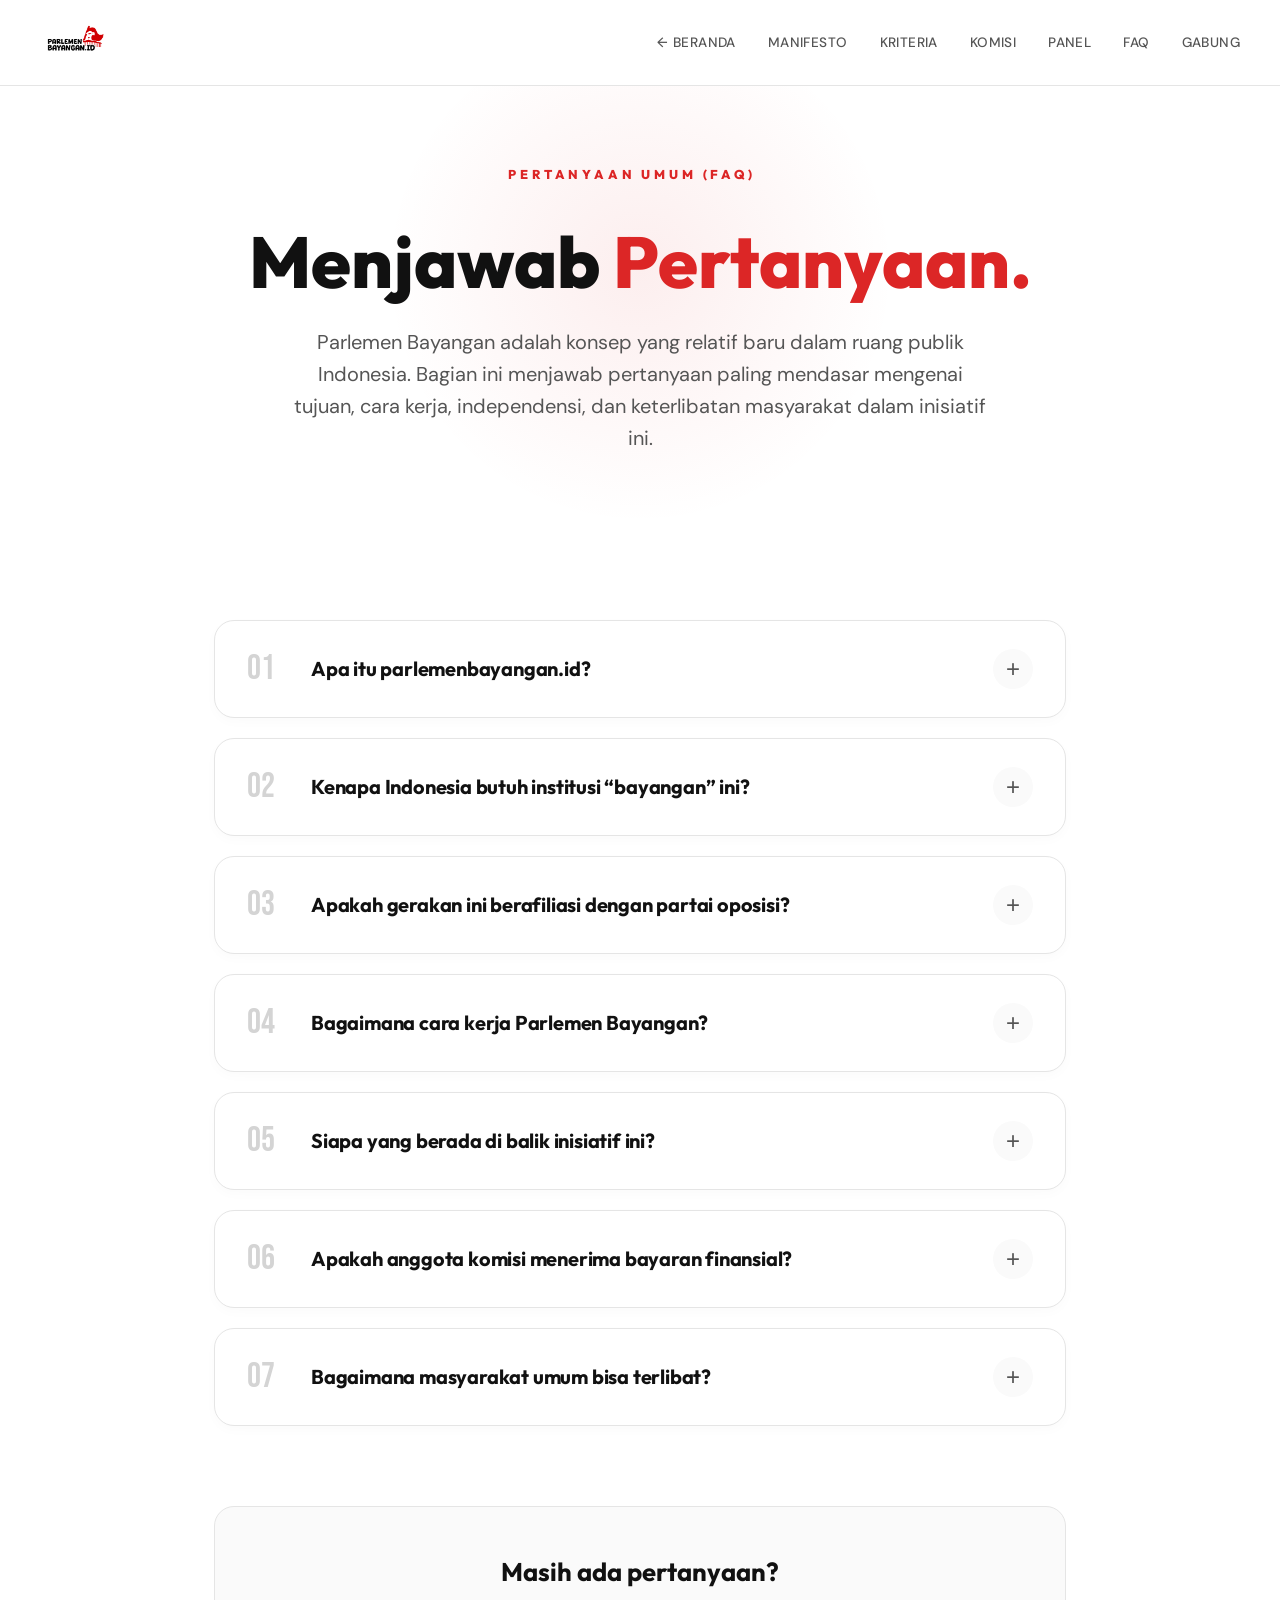
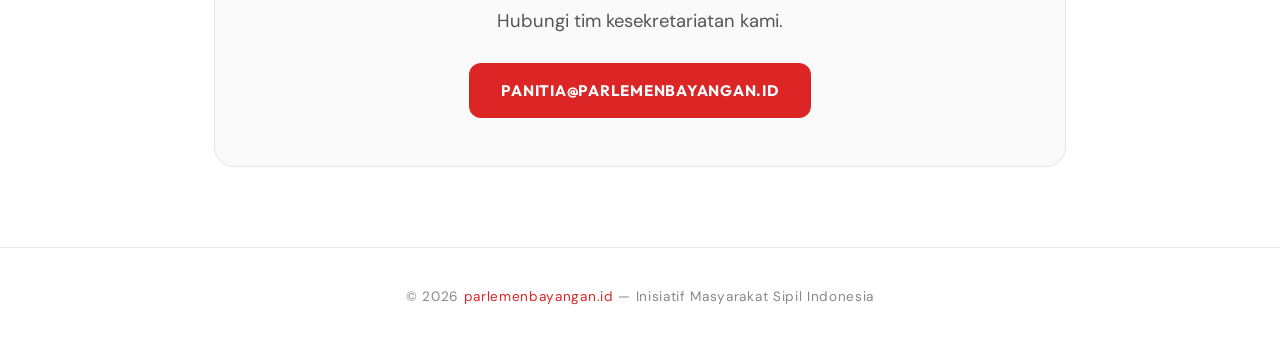
==== commit 62d7784d: "feat: update website content and documentation to align with official policy documents" ====
--- a/faq.html
+++ b/faq.html
@@ -4,10 +4,21 @@
 <head>
   <meta charset="UTF-8">
   <meta name="viewport" content="width=device-width, initial-scale=1.0">
-  <title>FAQ — parlemenbayangan.id</title>
+  <title>FAQ — Pertanyaan Umum Seputar Parlemen Bayangan Indonesia</title>
   <meta name="description"
-    content="parlemenbayangan.id — Lembaga independen yang berfungsi mengawasi kabinet bayangan.">
-  <meta property="og:description" content="Lembaga independen yang berfungsi mengawasi kabinet bayangan.">
+    content="Temukan jawaban atas pertanyaan umum seputar Parlemen Bayangan: cara bergabung, proses seleksi, peran anggota, dan bagaimana lembaga ini bekerja mengawasi kabinet bayangan.">
+  <link rel="canonical" href="https://parlemenbayangan.id/faq.html">
+  <link rel="alternate" hreflang="id" href="https://parlemenbayangan.id/faq.html">
+  <link rel="alternate" hreflang="x-default" href="https://parlemenbayangan.id/faq.html">
+  <meta property="og:type" content="website">
+  <meta property="og:url" content="https://parlemenbayangan.id/faq.html">
+  <meta property="og:title" content="FAQ — Pertanyaan Umum Seputar Parlemen Bayangan Indonesia">
+  <meta property="og:description" content="Temukan jawaban atas pertanyaan umum seputar Parlemen Bayangan: cara bergabung, proses seleksi, peran anggota, dan bagaimana lembaga ini bekerja mengawasi kabinet bayangan.">
+  <meta property="og:image" content="https://parlemenbayangan.id/assets/og-image.jpg">
+  <meta name="twitter:card" content="summary_large_image">
+  <meta name="twitter:title" content="FAQ — Pertanyaan Umum Seputar Parlemen Bayangan">
+  <meta name="twitter:description" content="Temukan jawaban atas pertanyaan umum seputar Parlemen Bayangan: cara bergabung, proses seleksi, peran anggota, dan bagaimana lembaga ini bekerja mengawasi kabinet bayangan.">
+  <meta name="twitter:image" content="https://parlemenbayangan.id/assets/og-image.jpg">
   <link rel="apple-touch-icon" sizes="180x180" href="./assets/favicon/apple-touch-icon.png">
   <link rel="icon" type="image/png" sizes="32x32" href="./assets/favicon/favicon-32x32.png">
   <link rel="icon" type="image/png" sizes="16x16" href="./assets/favicon/favicon-16x16.png">
@@ -1428,11 +1439,99 @@
     }
 
 </style>
+  <script type="application/ld+json">
+  {
+    "@context": "https://schema.org",
+    "@type": "FAQPage",
+    "mainEntity": [
+      {
+        "@type": "Question",
+        "name": "Apa itu parlemenbayangan.id?",
+        "acceptedAnswer": {
+          "@type": "Answer",
+          "text": "Sebuah platform independen masyarakat sipil yang berfungsi khusus untuk mengawasi Kabinet Bayangan. Kami hadir untuk membedah, menguji, dan memastikan kualitas dari setiap alternatif kebijakan publik yang ditawarkan. Platform ini berfungsi sebagai wadah kolaborasi lintas elemen: akademisi, aktivis, teknokrat, jurnalis, hingga organisasi masyarakat."
+        }
+      },
+      {
+        "@type": "Question",
+        "name": "Kenapa Indonesia butuh institusi \"bayangan\" ini?",
+        "acceptedAnswer": {
+          "@type": "Answer",
+          "text": "Fungsi pengawasan parlemen formal seringkali tumpul akibat dominasi koalisi mayoritas. Ketika sistem checks and balances lumpuh dan gedung wakil rakyat sekadar menjadi stempel karet, masyarakat sipil harus mengambil inisiatif untuk mengisi kekosongan ruang deliberasi tersebut demi merawat nalar publik."
+        }
+      },
+      {
+        "@type": "Question",
+        "name": "Apakah gerakan ini berafiliasi dengan partai oposisi?",
+        "acceptedAnswer": {
+          "@type": "Answer",
+          "text": "Sama sekali tidak. Independensi adalah ruh dari gerakan ini. Parlemen Bayangan tidak terafiliasi, tidak didanai, dan tidak bekerja untuk partai politik mana pun. Kami berpihak 100% pada akal sehat konstitusi dan kepentingan masyarakat luas."
+        }
+      },
+      {
+        "@type": "Question",
+        "name": "Dari mana pendanaan gerakan ini?",
+        "acceptedAnswer": {
+          "@type": "Answer",
+          "text": "Gerakan ini diinisiasi secara crowdsourced dan partisipatif oleh jaringan masyarakat sipil. Operasional ditopang melalui kerja-kerja kerelawanan pro-bono (tanpa bayaran). Jika di masa depan diperlukan penggalangan dana publik (crowdfunding), laporannya akan diaudit dan dipublikasikan secara transparan. Kami tidak menerima dana dari partai politik, korporasi penyumbang emisi/oligarki, atau lembaga asing dengan agenda politis."
+        }
+      },
+      {
+        "@type": "Question",
+        "name": "Apa bedanya Parlemen Bayangan dengan LSM/NGO biasa?",
+        "acceptedAnswer": {
+          "@type": "Answer",
+          "text": "Berbeda dengan LSM yang umumnya fokus pada isu sektoral atau advokasi kasus tertentu, Parlemen Bayangan dirancang untuk memantau kebijakan negara secara holistik dan terstruktur layaknya parlemen sesungguhnya. Kami memiliki komisi-komisi khusus yang langsung merespons struktur kabinet pemerintahan, sehingga setiap kebijakan yang dikeluarkan pemerintah akan langsung kami uji, bandingkan, dan berikan alternatif berbasis riset."
+        }
+      },
+      {
+        "@type": "Question",
+        "name": "Bagaimana cara kerja Parlemen Bayangan?",
+        "acceptedAnswer": {
+          "@type": "Answer",
+          "text": "Berbeda dengan LSM yang fokus pada isu tunggal, kami mengadopsi struktur komisi. Kami akan menyelenggarakan Shadow Hearing (Sidang Terbuka Rakyat) yang mengundang pakar dan warga terdampak; membedah kelemahan RUU/Kebijakan dan merilis Kertas Kebijakan Alternatif (Policy Paper); serta mengaudit janji kampanye dan mengawasi langsung gagasan-gagasan yang ditawarkan oleh Kabinet Bayangan."
+        }
+      },
+      {
+        "@type": "Question",
+        "name": "Apakah anggota komisi menerima bayaran finansial?",
+        "acceptedAnswer": {
+          "@type": "Answer",
+          "text": "Tidak ada insentif finansial. Seluruh posisi di Parlemen Bayangan bersifat pro bono (sukarela). Anggotanya adalah para profesional dengan karir utamanya masing-masing. Di situlah letak kekuatan gerakan ini: independen, tidak terikat transaksi, dan tidak bisa dibeli."
+        }
+      },
+      {
+        "@type": "Question",
+        "name": "Bagaimana memastikan rekomendasi ini didengar oleh pemerintah?",
+        "acceptedAnswer": {
+          "@type": "Answer",
+          "text": "Kekuatan utama kami ada pada tekanan publik yang terukur. Kami tidak hanya mengkritik secara tertutup, melainkan membawanya ke ranah publik melalui Shadow Hearing dan publikasi kertas kebijakan. Dengan dukungan media dan penyebaran opini publik yang masif, pemerintah (baik kabinet maupun parlemen formal) akan dipaksa secara moral dan politis untuk merespons argumen-argumen rasional yang kami tawarkan."
+        }
+      },
+      {
+        "@type": "Question",
+        "name": "Bagaimana masyarakat umum bisa terlibat?",
+        "acceptedAnswer": {
+          "@type": "Answer",
+          "text": "Suara Anda adalah amunisi kami. Anda bisa berpartisipasi dengan: memberikan rekomendasi tokoh kredibel untuk masuk ke dalam komisi, mengirimkan data kejanggalan kebijakan di lapangan, atau ikut berdebat secara konstruktif dalam sesi Shadow Hearing publik kami. Kunjungi halaman Gabung untuk detail lebih lanjut."
+        }
+      },
+      {
+        "@type": "Question",
+        "name": "Apakah dokumen kajian dan hasil sidang bisa diakses publik?",
+        "acceptedAnswer": {
+          "@type": "Answer",
+          "text": "Tentu saja. Transparansi adalah prinsip dasar kami. Seluruh dokumen kajian (Policy Paper), transkrip sidang (Shadow Hearing), riset pendukung, dan laporan evaluasi kabinet akan diunggah ke situs web kami dan dapat diunduh secara gratis oleh siapa pun, dari mahasiswa, jurnalis, hingga pembuat kebijakan."
+        }
+      }
+    ]
+  }
+  </script>
 </head>
 <body>
 <nav id="navbar">
     <div class="nav-logo">
-      <a href="#"><img src="./assets/logo/logo-screen-transparent.png" alt="parlemenbayangan.id"></a>
+      <a href="./index.html"><img src="./assets/logo/logo-screen-transparent.png" alt="Logo Parlemen Bayangan"></a>
     </div>
     <button class="menu-toggle" aria-label="Toggle Menu">
       <svg viewBox="0 0 24 24" fill="none" stroke="currentColor" stroke-width="2" stroke-linecap="round"
@@ -1455,15 +1554,14 @@
 
   <section class="page-hero">
     <div class="section-label reveal">Pertanyaan Umum (FAQ)</div>
-    <h1 class="reveal">Mendedah keraguan, <span class="highlight">menjawab pertanyaan.</span></h1>
-    <p class="reveal">Temukan jawaban mendalam mengenai fungsi, struktur, dan independensi parlemenbayangan.id.</p>
+    <h1 class="reveal">Menjawab <span class="highlight">Pertanyaan.</span></h1>
+    <p class="reveal">Parlemen Bayangan adalah konsep yang relatif baru dalam ruang publik Indonesia. Bagian ini menjawab pertanyaan paling mendasar mengenai tujuan, cara kerja, independensi, dan keterlibatan masyarakat dalam inisiatif ini.</p>
   </section>
   
   <section class="content-section" style="max-width: 900px;">
-    <!-- Kategori 1 -->
-    <h3 class="reveal" style="font-family: 'Outfit'; font-size: 1.8rem; margin-bottom: 24px; margin-top: 40px; color: var(--red);">Tentang Organisasi</h3>
     <div class="faq-list">
-      <!-- Reuse exact same structure as homepage FAQ for styling -->
+      
+      <!-- 01 -->
       <div class="faq-item reveal">
         <button class="faq-question" onclick="toggleFaq(this)">
           <span class="faq-num">01</span>
@@ -1472,24 +1570,28 @@
         </button>
         <div class="faq-answer">
           <div class="faq-answer-inner">
-            Sebuah platform independen masyarakat sipil yang berfungsi khusus untuk mengawasi <em>Kabinet Bayangan</em>. Kami hadir untuk membedah, menguji, dan memastikan kualitas dari setiap alternatif kebijakan publik yang ditawarkan. Platform ini berfungsi sebagai wadah kolaborasi lintas elemen: akademisi, aktivis, teknokrat, jurnalis, hingga organisasi masyarakat.
+            <p>parlemenbayangan.id adalah inisiatif masyarakat sipil yang dibentuk sebagai ruang pengawasan, pengujian, dan perdebatan kebijakan publik. Parlemen Bayangan menghadirkan perspektif pembanding terhadap gagasan yang ditawarkan oleh Kabinet Bayangan melalui kajian, forum publik, dan kritik berbasis bukti.</p>
+            <p style="margin-top: 12px;">Parlemen Bayangan bukan lembaga negara dan tidak memiliki kewenangan legislasi formal. Kekuatan utamanya terletak pada kualitas argumentasi, keterbukaan proses, dan partisipasi publik.</p>
           </div>
         </div>
       </div>
       
+      <!-- 02 -->
       <div class="faq-item reveal">
         <button class="faq-question" onclick="toggleFaq(this)">
           <span class="faq-num">02</span>
-          <span class="faq-text">Kenapa Indonesia butuh institusi "bayangan" ini?</span>
+          <span class="faq-text">Kenapa Indonesia butuh institusi “bayangan” ini?</span>
           <span class="faq-icon">+</span>
         </button>
         <div class="faq-answer">
           <div class="faq-answer-inner">
-            Fungsi pengawasan parlemen formal seringkali tumpul akibat dominasi koalisi mayoritas. Ketika sistem <em>checks and balances</em> lumpuh dan gedung wakil rakyat sekadar menjadi stempel karet, masyarakat sipil harus mengambil inisiatif untuk mengisi kekosongan ruang deliberasi tersebut demi merawat nalar publik.
+            <p>Karena demokrasi tidak cukup hanya menyediakan ruang untuk menawarkan kebijakan. Setiap gagasan juga membutuhkan pihak yang berani menguji asumsi, mempertanyakan konsekuensi, dan menghadirkan sudut pandang pembanding.</p>
+            <p style="margin-top: 12px;">Parlemen Bayangan dibentuk agar publik tidak harus menerima sebuah gagasan secara utuh hanya karena terdengar meyakinkan. Setiap usulan perlu diperiksa berdasarkan data, relevansi, dampak, dan kepentingan masyarakat yang akan terpengaruh olehnya.</p>
           </div>
         </div>
       </div>
       
+      <!-- 03 -->
       <div class="faq-item reveal">
         <button class="faq-question" onclick="toggleFaq(this)">
           <span class="faq-num">03</span>
@@ -1498,116 +1600,74 @@
         </button>
         <div class="faq-answer">
           <div class="faq-answer-inner">
-            <strong>Sama sekali tidak.</strong> Independensi adalah ruh dari gerakan ini. Parlemen Bayangan tidak terafiliasi, tidak didanai, dan tidak bekerja untuk partai politik mana pun. Kami berpihak 100% pada akal sehat konstitusi dan kepentingan masyarakat luas.
+            <p>Tidak. Parlemen Bayangan dirancang sebagai inisiatif independen dan nonpartisan yang tidak menjadi bagian dari partai politik, baik yang berada di dalam maupun di luar pemerintahan.</p>
+            <p style="margin-top: 12px;">Sikap kritis yang disampaikan tidak didasarkan pada posisi politik tertentu, melainkan pada substansi gagasan, kualitas bukti, dampak kebijakan, dan kepentingan publik. Kritik dapat diarahkan kepada siapa pun tanpa harus berubah menjadi kendaraan politik elektoral. Betapa revolusionernya, ternyata gagasan bisa dinilai dari isinya.</p>
           </div>
         </div>
       </div>
       
+      <!-- 04 -->
       <div class="faq-item reveal">
         <button class="faq-question" onclick="toggleFaq(this)">
           <span class="faq-num">04</span>
-          <span class="faq-text">Dari mana pendanaan gerakan ini?</span>
-          <span class="faq-icon">+</span>
-        </button>
-        <div class="faq-answer">
-          <div class="faq-answer-inner">
-            Gerakan ini diinisiasi secara <em>crowdsourced</em> dan partisipatif oleh jaringan masyarakat sipil. Operasional ditopang melalui kerja-kerja kerelawanan pro-bono (tanpa bayaran). Jika di masa depan diperlukan penggalangan dana publik (crowdfunding), laporannya akan diaudit dan dipublikasikan secara transparan. Kami tidak menerima dana dari partai politik, korporasi penyumbang emisi/oligarki, atau lembaga asing dengan agenda politis.
-          </div>
-        </div>
-      </div>
-      
-      <div class="faq-item reveal">
-        <button class="faq-question" onclick="toggleFaq(this)">
-          <span class="faq-num">05</span>
-          <span class="faq-text">Apa bedanya Parlemen Bayangan dengan LSM/NGO biasa?</span>
-          <span class="faq-icon">+</span>
-        </button>
-        <div class="faq-answer">
-          <div class="faq-answer-inner">
-            Berbeda dengan LSM yang umumnya fokus pada isu sektoral atau advokasi kasus tertentu, Parlemen Bayangan dirancang untuk memantau kebijakan negara secara holistik dan terstruktur layaknya parlemen sesungguhnya. Kami memiliki komisi-komisi khusus yang langsung merespons struktur kabinet pemerintahan, sehingga setiap kebijakan yang dikeluarkan pemerintah akan langsung kami uji, bandingkan, dan berikan alternatif berbasis riset.
-          </div>
-        </div>
-      </div>
-    </div>
-    
-    <!-- Kategori 2 -->
-    <h3 class="reveal" style="font-family: 'Outfit'; font-size: 1.8rem; margin-bottom: 24px; margin-top: 80px; color: var(--red);">Sistem & Cara Kerja</h3>
-    <div class="faq-list">
-      <div class="faq-item reveal">
-        <button class="faq-question" onclick="toggleFaq(this)">
-          <span class="faq-num">06</span>
           <span class="faq-text">Bagaimana cara kerja Parlemen Bayangan?</span>
           <span class="faq-icon">+</span>
         </button>
         <div class="faq-answer">
           <div class="faq-answer-inner">
-            Berbeda dengan LSM yang fokus pada isu tunggal, kami mengadopsi struktur komisi. Kami akan:
-            <ul class="faq-bullets">
-              <li>Menyelenggarakan <em>Shadow Hearing</em> (Sidang Terbuka Rakyat) yang mengundang pakar dan warga terdampak.</li>
-              <li>Membedah kelemahan RUU/Kebijakan dan merilis Kertas Kebijakan Alternatif (<em>Policy Paper</em>).</li>
-              <li>Mengaudit janji kampanye dan mengawasi langsung gagasan-gagasan yang ditawarkan oleh Kabinet Bayangan.</li>
-            </ul>
+            <p>Parlemen Bayangan bekerja melalui komisi-komisi yang mengawasi rumpun kebijakan tertentu. Setiap komisi menelaah dokumen, menguji argumentasi, meminta penjelasan, menghadirkan ahli, dan menyusun pandangan pembanding.</p>
+            <p style="margin-top: 12px;">Proses tersebut dapat dilakukan melalui <em>Shadow Hearing</em>, diskusi publik, kajian kebijakan, tanggapan tertulis, serta publikasi hasil evaluasi. Temuan dan rekomendasi disampaikan secara terbuka agar dapat diperiksa kembali oleh masyarakat.</p>
           </div>
         </div>
       </div>
       
+      <!-- 05 -->
       <div class="faq-item reveal">
         <button class="faq-question" onclick="toggleFaq(this)">
-          <span class="faq-num">07</span>
+          <span class="faq-num">05</span>
+          <span class="faq-text">Siapa yang berada di balik inisiatif ini?</span>
+          <span class="faq-icon">+</span>
+        </button>
+        <div class="faq-answer">
+          <div class="faq-answer-inner">
+            <p>Inisiatif ini digerakkan oleh koalisi masyarakat sipil yang terdiri atas profesional, akademisi, peneliti, praktisi, aktivis, dan warga dengan kompetensi di berbagai bidang kebijakan.</p>
+            <p style="margin-top: 12px;">Anggota komisi dipilih berdasarkan pengetahuan, pengalaman, independensi, dan kemampuan berpikir kritis. Mereka tidak ditempatkan sebagai pemilik kebenaran, melainkan sebagai penguji yang argumennya juga tetap terbuka untuk dikritik publik.</p>
+          </div>
+        </div>
+      </div>
+
+      <!-- 06 -->
+      <div class="faq-item reveal">
+        <button class="faq-question" onclick="toggleFaq(this)">
+          <span class="faq-num">06</span>
           <span class="faq-text">Apakah anggota komisi menerima bayaran finansial?</span>
           <span class="faq-icon">+</span>
         </button>
         <div class="faq-answer">
           <div class="faq-answer-inner">
-            <strong>Tidak ada insentif finansial.</strong> Seluruh posisi di Parlemen Bayangan bersifat <em>pro bono</em> (sukarela). Anggotanya adalah para profesional dengan karir utamanya masing-masing. Di situlah letak kekuatan gerakan ini: independen, tidak terikat transaksi, dan tidak bisa dibeli.
+            <p>Keanggotaan Parlemen Bayangan bukan jabatan publik formal maupun pekerjaan tetap. Keterlibatan anggota pada dasarnya didorong oleh komitmen profesional dan tanggung jawab kewargaan untuk memperkuat kualitas diskusi kebijakan.</p>
+            <p style="margin-top: 12px;">Apabila terdapat dukungan operasional untuk riset, kegiatan, atau kebutuhan teknis, mekanismenya akan dikelola secara transparan. Informasi mengenai pembiayaan dan dukungan sumber daya juga harus dapat diakses serta dipertanggungjawabkan kepada publik.</p>
           </div>
         </div>
       </div>
-      
+
+      <!-- 07 -->
       <div class="faq-item reveal">
         <button class="faq-question" onclick="toggleFaq(this)">
-          <span class="faq-num">08</span>
-          <span class="faq-text">Bagaimana memastikan rekomendasi ini didengar oleh pemerintah?</span>
-          <span class="faq-icon">+</span>
-        </button>
-        <div class="faq-answer">
-          <div class="faq-answer-inner">
-            Kekuatan utama kami ada pada <strong>tekanan publik yang terukur</strong>. Kami tidak hanya mengkritik secara tertutup, melainkan membawanya ke ranah publik melalui <em>Shadow Hearing</em> dan publikasi kertas kebijakan. Dengan dukungan media dan penyebaran opini publik yang masif, pemerintah (baik kabinet maupun parlemen formal) akan dipaksa secara moral dan politis untuk merespons argumen-argumen rasional yang kami tawarkan.
-          </div>
-        </div>
-      </div>
-    </div>
-    
-    <!-- Kategori 3 -->
-    <h3 class="reveal" style="font-family: 'Outfit'; font-size: 1.8rem; margin-bottom: 24px; margin-top: 80px; color: var(--red);">Partisipasi Publik</h3>
-    <div class="faq-list">
-      <div class="faq-item reveal">
-        <button class="faq-question" onclick="toggleFaq(this)">
-          <span class="faq-num">09</span>
+          <span class="faq-num">07</span>
           <span class="faq-text">Bagaimana masyarakat umum bisa terlibat?</span>
           <span class="faq-icon">+</span>
         </button>
         <div class="faq-answer">
           <div class="faq-answer-inner">
-            Suara Anda adalah amunisi kami. Anda bisa berpartisipasi dengan: memberikan rekomendasi tokoh kredibel untuk masuk ke dalam komisi, mengirimkan data kejanggalan kebijakan di lapangan, atau ikut berdebat secara konstruktif dalam sesi <em>Shadow Hearing</em> publik kami. Kunjungi halaman <a href="./gabung.html">Gabung</a> untuk detail lebih lanjut.
+            <p>Masyarakat dapat terlibat dengan mengirimkan pertanyaan, data, kajian, kritik, atau usulan isu yang perlu dibahas oleh komisi. Publik juga dapat mengikuti <em>Shadow Hearing</em>, forum diskusi, konsultasi terbuka, serta proses evaluasi kebijakan yang diselenggarakan.</p>
+            <p style="margin-top: 12px;">Keterlibatan tidak dibatasi pada orang yang memiliki gelar atau jabatan tertentu. Pengalaman warga yang terdampak langsung oleh suatu kebijakan juga merupakan pengetahuan penting yang harus masuk ke ruang pembahasan.</p>
           </div>
         </div>
       </div>
-      
-      <div class="faq-item reveal">
-        <button class="faq-question" onclick="toggleFaq(this)">
-          <span class="faq-num">10</span>
-          <span class="faq-text">Apakah dokumen kajian dan hasil sidang bisa diakses publik?</span>
-          <span class="faq-icon">+</span>
-        </button>
-        <div class="faq-answer">
-          <div class="faq-answer-inner">
-            <strong>Tentu saja.</strong> Transparansi adalah prinsip dasar kami. Seluruh dokumen kajian (Policy Paper), transkrip sidang (Shadow Hearing), riset pendukung, dan laporan evaluasi kabinet akan diunggah ke situs web kami dan dapat diunduh secara gratis oleh siapa pun, dari mahasiswa, jurnalis, hingga pembuat kebijakan.
-          </div>
-        </div>
-      </div>
+
     </div>
-    
+
     <div class="reveal" style="margin-top: 80px; text-align: center; background: var(--bg-soft); padding: 48px; border-radius: 20px; border: 1px solid var(--border);">
       <h3 style="font-family: 'Outfit'; font-size: 1.6rem; margin-bottom: 16px;">Masih ada pertanyaan?</h3>
       <p class="editorial-text" style="margin-bottom: 24px;">Hubungi tim kesekretariatan kami.</p>
@@ -1616,7 +1676,7 @@
   </section>
 
 <footer>
-    <p>© 2026 <a href="#">parlemenbayangan.id</a> — Inisiatif Masyarakat Sipil Indonesia</p>
+    <p>© 2026 <a href="./index.html">parlemenbayangan.id</a> — Inisiatif Masyarakat Sipil Indonesia</p>
   </footer>
 
   
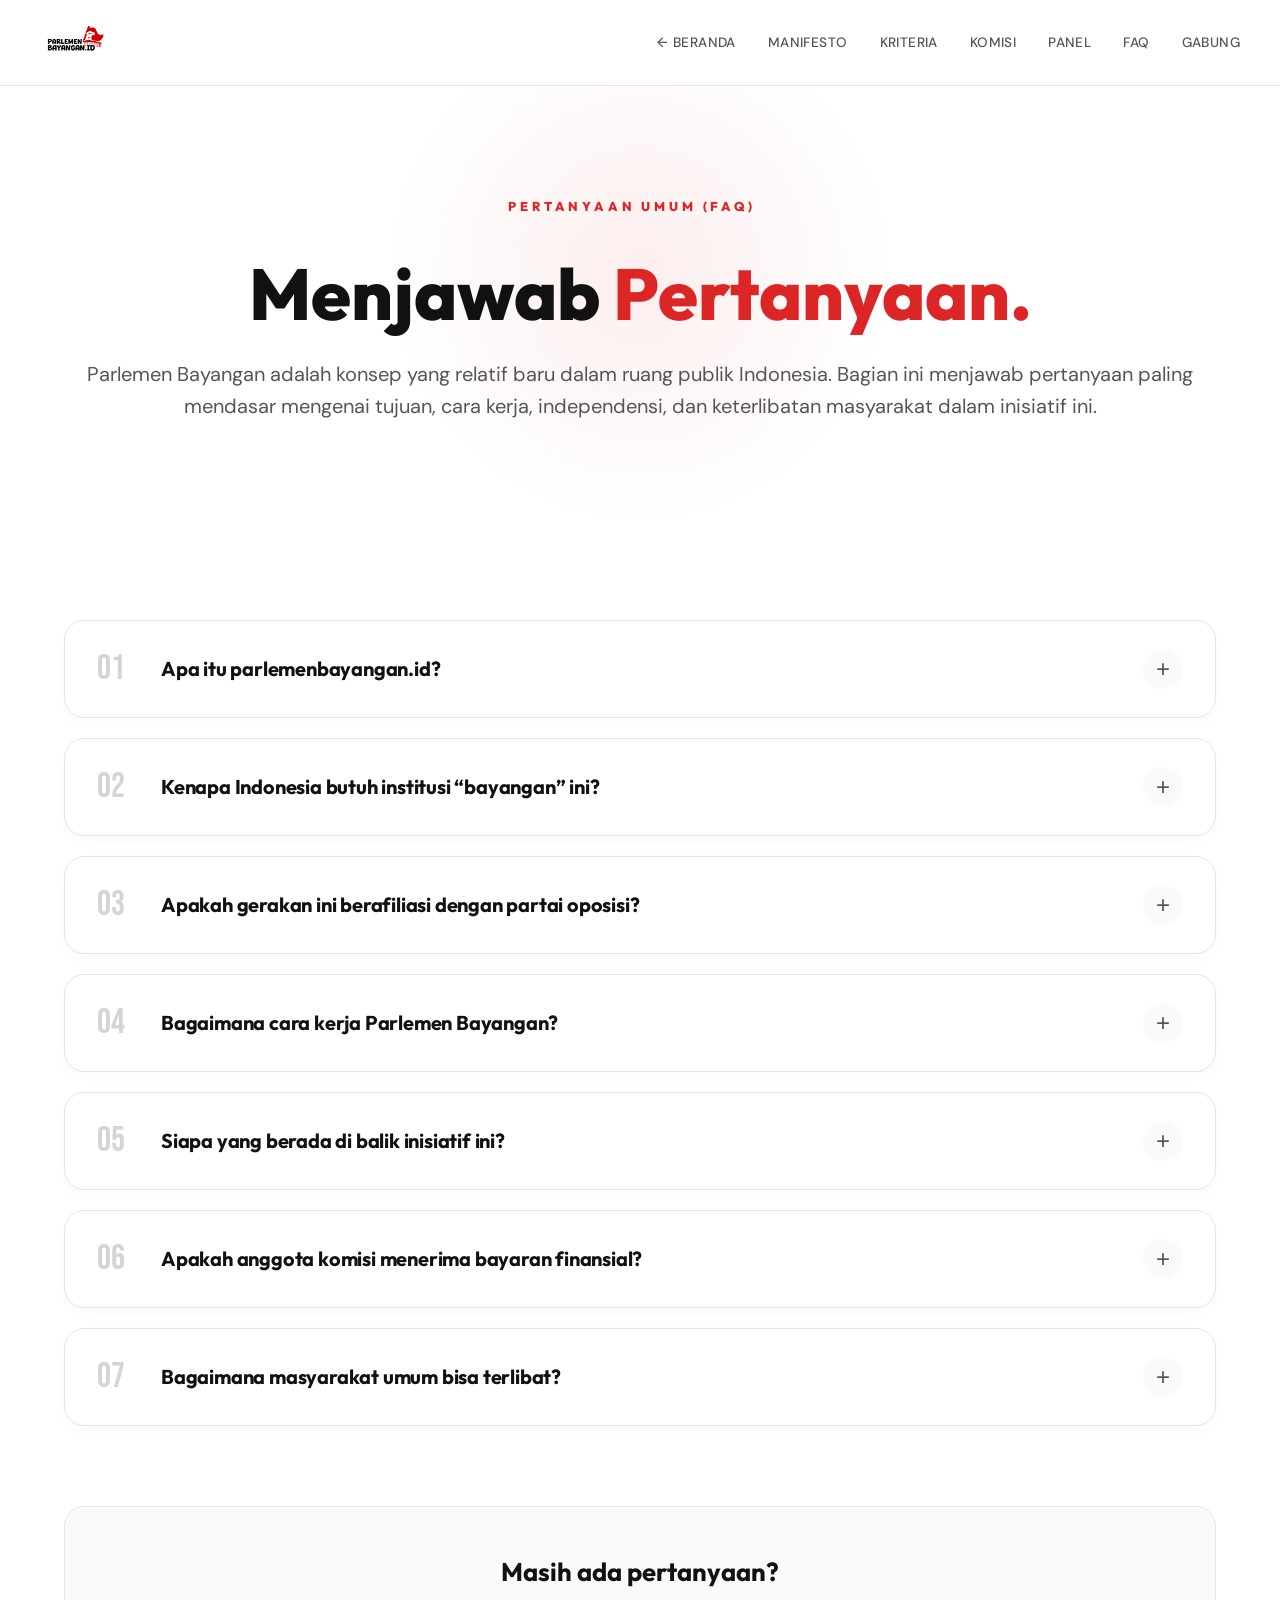
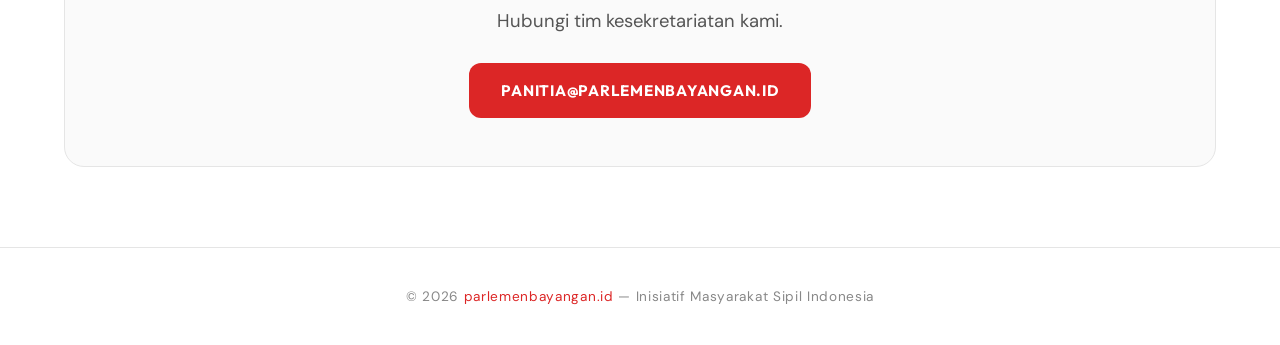
==== commit 37094a23: "style: update global layout max-width constraints to 1200px across all pages" ====
--- a/faq.html
+++ b/faq.html
@@ -315,7 +315,7 @@
     }
 
     .divider {
-      max-width: 820px;
+      max-width: 1200px;
       margin: 0 auto;
       height: 1px;
       background: linear-gradient(to right, transparent, var(--border), transparent);
@@ -338,7 +338,7 @@
       line-height: 1.9;
       color: var(--text-secondary);
       margin-bottom: 64px;
-      max-width: 900px;
+      max-width: 1200px;
     }
 
     .criteria-grid {
@@ -551,7 +551,7 @@
     }
 
     .formasi-header-wrap {
-      max-width: 820px;
+      max-width: 1200px;
       margin: 0 auto 64px auto;
       text-align: center;
       display: flex;
@@ -773,7 +773,7 @@
       line-height: 1.9;
       color: var(--text-secondary);
       margin-bottom: 64px;
-      max-width: 900px;
+      max-width: 1200px;
     }
 
     .panel-grid {
@@ -1197,7 +1197,7 @@
       font-weight: 700;
       font-size: clamp(1.6rem, 4vw, 2.4rem);
       line-height: 1.4;
-      max-width: 700px;
+      max-width: 1200px;
       margin: 0 auto;
       letter-spacing: -0.02em;
       position: relative;
@@ -1351,7 +1351,7 @@
     .page-hero p {
       font-size: 1.25rem;
       color: var(--text-secondary);
-      max-width: 700px;
+      max-width: 1200px;
       line-height: 1.6;
       position: relative;
       z-index: 2;
@@ -1359,7 +1359,7 @@
     
     .content-section {
       padding: 80px 24px;
-      max-width: 1000px;
+      max-width: 1200px;
       margin: 0 auto;
     }
     .content-section h2 {
@@ -1379,7 +1379,7 @@
     /* Timeline */
     .timeline {
       position: relative;
-      max-width: 800px;
+      max-width: 1200px;
       margin: 60px auto;
       padding: 20px 0;
     }
@@ -1558,7 +1558,7 @@
     <p class="reveal">Parlemen Bayangan adalah konsep yang relatif baru dalam ruang publik Indonesia. Bagian ini menjawab pertanyaan paling mendasar mengenai tujuan, cara kerja, independensi, dan keterlibatan masyarakat dalam inisiatif ini.</p>
   </section>
   
-  <section class="content-section" style="max-width: 900px;">
+  <section class="content-section" style="max-width: 1200px;">
     <div class="faq-list">
       
       <!-- 01 -->
